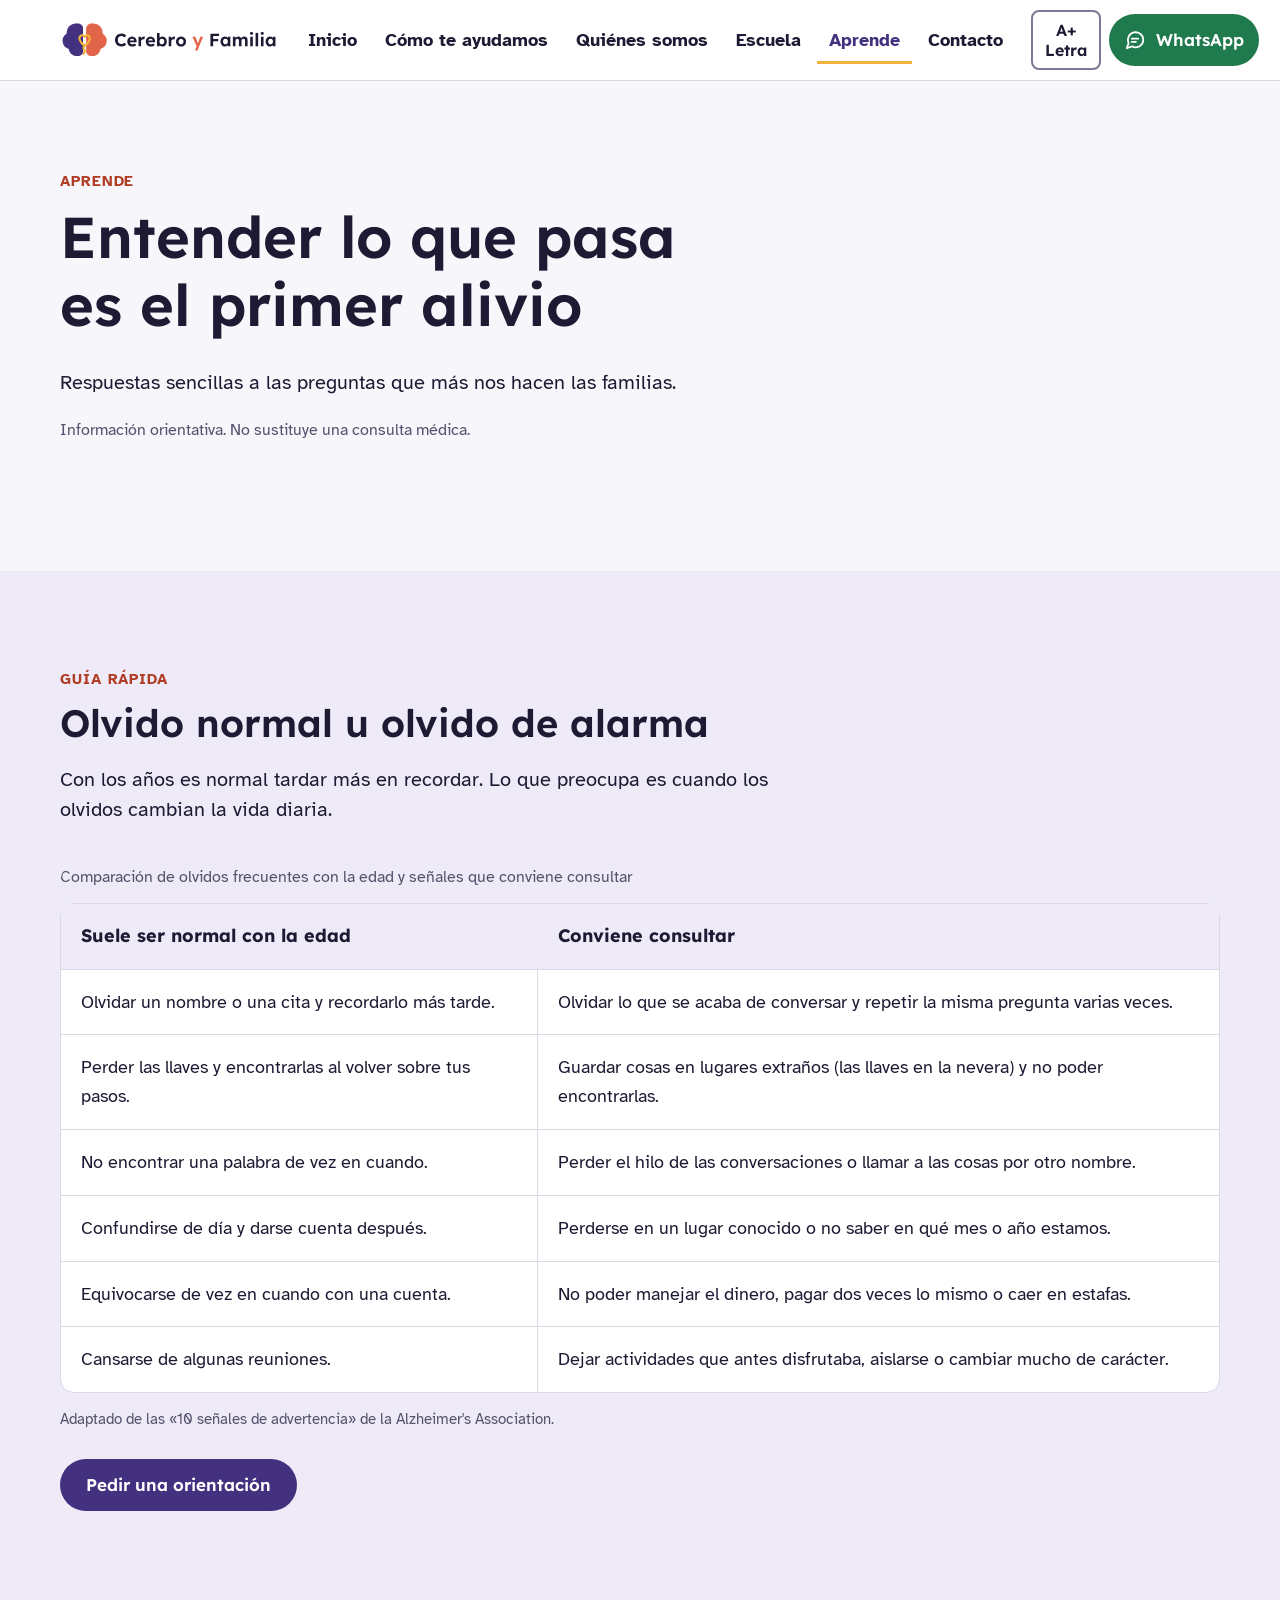
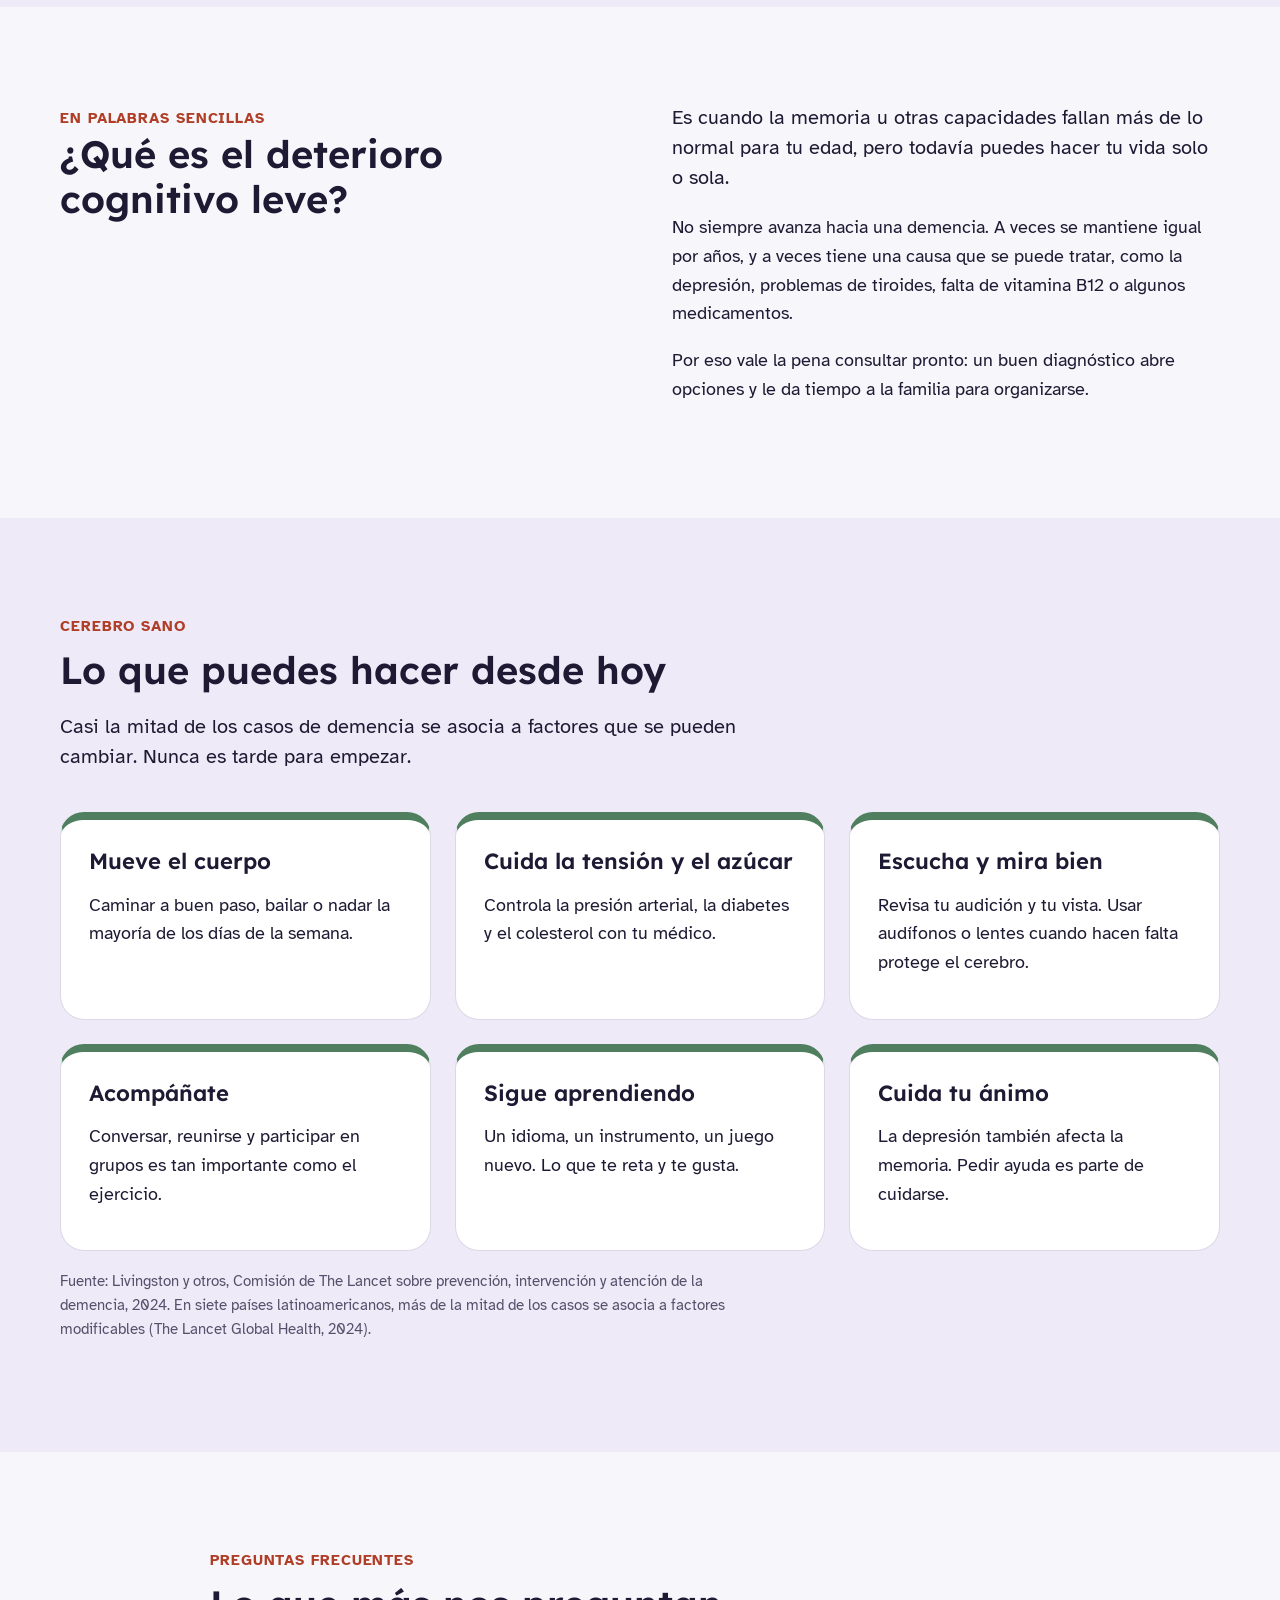
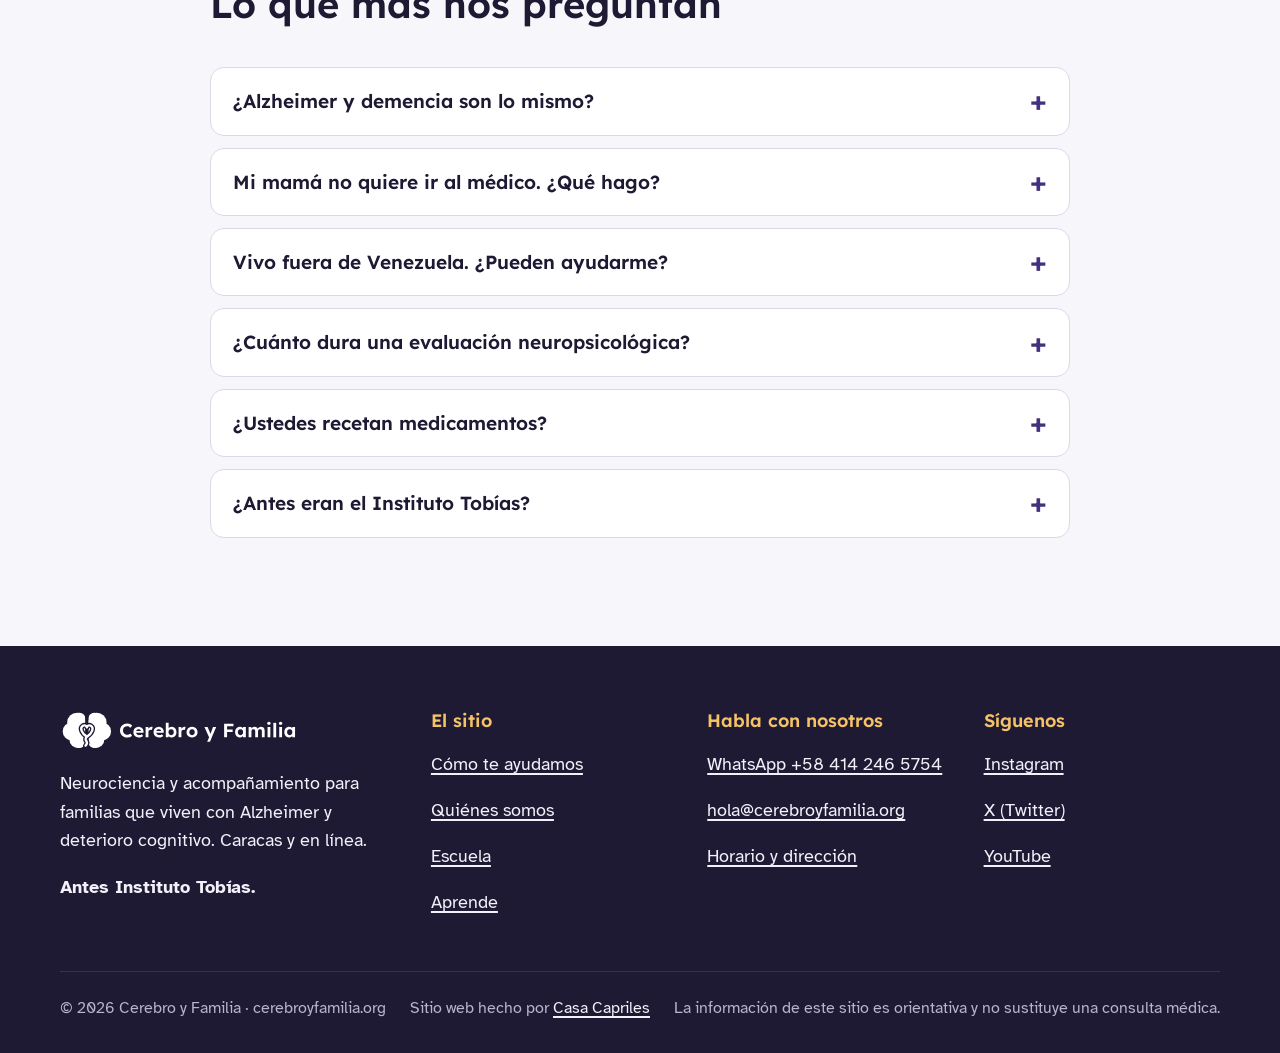
==== aprende.html @ e02371f4 "Primera versión del sitio de Cerebro y Familia Co-Authored-By: Claude Opus 5.5 <noreply@anthropic.co" ====
<!doctype html>
<html lang="es-VE">
<head>
<meta charset="utf-8">
<meta name="viewport" content="width=device-width, initial-scale=1">
<title>Aprende sobre la memoria · Cerebro y Familia</title>
<meta name="description" content="Olvido normal u olvido de alarma, qué es el deterioro cognitivo leve, cómo cuidar el cerebro y preguntas frecuentes de las familias, explicado en palabras sencillas.">
<meta name="theme-color" content="#43307E">
<meta property="og:title" content="Aprende sobre la memoria · Cerebro y Familia">
<meta property="og:description" content="Olvido normal u olvido de alarma, qué es el deterioro cognitivo leve, cómo cuidar el cerebro y preguntas frecuentes de las familias, explicado en palabras sencillas.">
<meta property="og:type" content="website">
<meta property="og:locale" content="es_VE">
<meta property="og:url" content="https://cerebroyfamilia.org/aprende.html">
<meta property="og:image" content="https://cerebroyfamilia.org/assets/logos/cyf-avatar-violeta.png">
<link rel="canonical" href="https://cerebroyfamilia.org/aprende.html">
<link rel="icon" href="assets/logos/cyf-simbolo-color.svg" type="image/svg+xml">
<link rel="preconnect" href="https://fonts.googleapis.com">
<link rel="preconnect" href="https://fonts.gstatic.com" crossorigin>
<link href="https://fonts.googleapis.com/css2?family=Atkinson+Hyperlegible:ital,wght@0,400;0,700;1,400&family=Lexend:wght@500;600;700&display=swap" rel="stylesheet">
<link rel="stylesheet" href="assets/estilos.css">

</head>
<body class="publicado">
<a class="saltar" href="#contenido">Saltar al contenido</a>

<header class="cabecera">
  <div class="contenedor cabecera__fila">
    <a class="logo" href="index.html" aria-label="Cerebro y Familia, ir al inicio">
      <picture>
        <source srcset="assets/logos/cyf-horizontal-negativo.svg" media="(prefers-color-scheme: dark)">
        <img src="assets/logos/cyf-horizontal-color.svg" alt="Cerebro y Familia" width="220" height="38">
      </picture>
    </a>
    <nav class="nav" id="menu-principal" aria-label="Menú principal">
      <a href="index.html">Inicio</a>
      <a href="como-ayudamos.html">Cómo te ayudamos</a>
      <a href="quienes-somos.html">Quiénes somos</a>
      <a href="escuela.html">Escuela</a>
      <a href="aprende.html" aria-current="page">Aprende</a>
      <a href="contacto.html">Contacto</a>
    </nav>
    <div class="herramientas">
      <button class="boton-letra" type="button" aria-pressed="false" title="Agrandar o achicar la letra de toda la página">A+ <span class="txt">Letra</span></button>
      <a class="boton boton--whatsapp" href="https://wa.me/584142465754" target="_blank" rel="noopener"><svg viewBox="0 0 24 24" fill="none" stroke="currentColor" stroke-width="2" stroke-linecap="round" stroke-linejoin="round" aria-hidden="true"><path d="M21 11.5a8.4 8.4 0 0 1-12.3 7.5L3 21l2-5.5A8.4 8.4 0 1 1 21 11.5Z"/><path d="M8.5 10.5h7M8.5 14h4.5"/></svg><span class="texto-corto">WhatsApp</span></a>
      <button class="boton-menu" type="button" aria-expanded="false" aria-controls="menu-principal">Menú</button>
    </div>
  </div>
</header>

<main id="contenido">
<section class="portada" aria-labelledby="titulo-ap">
  <div class="contenedor">
    <div class="intro" style="max-width:820px">
      <span class="etiqueta">Aprende</span>
      <h1 id="titulo-ap">Entender lo que pasa es el primer alivio</h1>
      <p class="grande">Respuestas sencillas a las preguntas que más nos hacen las familias.</p>
      <p class="nota">Información orientativa. No sustituye una consulta médica.</p>
    </div>
  </div>
</section>

<section class="seccion seccion--tinte" aria-labelledby="titulo-olvido">
  <div class="contenedor">
    <div class="intro">
      <span class="etiqueta">Guía rápida</span>
      <h2 id="titulo-olvido">Olvido normal u olvido de alarma</h2>
      <p class="grande">Con los años es normal tardar más en recordar. Lo que preocupa es cuando los olvidos cambian la vida diaria.</p>
    </div>
    <table class="comparacion">
      <caption>Comparación de olvidos frecuentes con la edad y señales que conviene consultar</caption>
      <thead><tr><th scope="col">Suele ser normal con la edad</th><th scope="col">Conviene consultar</th></tr></thead>
      <tbody>
        <tr><td data-col="Normal">Olvidar un nombre o una cita y recordarlo más tarde.</td><td data-col="Consultar">Olvidar lo que se acaba de conversar y repetir la misma pregunta varias veces.</td></tr>
        <tr><td data-col="Normal">Perder las llaves y encontrarlas al volver sobre tus pasos.</td><td data-col="Consultar">Guardar cosas en lugares extraños (las llaves en la nevera) y no poder encontrarlas.</td></tr>
        <tr><td data-col="Normal">No encontrar una palabra de vez en cuando.</td><td data-col="Consultar">Perder el hilo de las conversaciones o llamar a las cosas por otro nombre.</td></tr>
        <tr><td data-col="Normal">Confundirse de día y darse cuenta después.</td><td data-col="Consultar">Perderse en un lugar conocido o no saber en qué mes o año estamos.</td></tr>
        <tr><td data-col="Normal">Equivocarse de vez en cuando con una cuenta.</td><td data-col="Consultar">No poder manejar el dinero, pagar dos veces lo mismo o caer en estafas.</td></tr>
        <tr><td data-col="Normal">Cansarse de algunas reuniones.</td><td data-col="Consultar">Dejar actividades que antes disfrutaba, aislarse o cambiar mucho de carácter.</td></tr>
      </tbody>
    </table>
    <p class="fuente" style="margin-top:14px">Adaptado de las «10 señales de advertencia» de la Alzheimer's Association. <span class="pendiente">Revisión clínica de la Dra. Enza antes de publicar.</span></p>
    <div class="botones"><a class="boton boton--principal" href="como-ayudamos.html#diagnostico">Pedir una orientación</a></div>
  </div>
</section>

<section class="seccion" aria-labelledby="titulo-dcl">
  <div class="contenedor dos-col">
    <div>
      <span class="etiqueta" style="color:var(--coral-texto)">En palabras sencillas</span>
      <h2 id="titulo-dcl">¿Qué es el deterioro cognitivo leve?</h2>
    </div>
    <div>
      <p class="grande">Es cuando la memoria u otras capacidades fallan más de lo normal para tu edad, pero todavía puedes hacer tu vida solo o sola.</p>
      <p>No siempre avanza hacia una demencia. A veces se mantiene igual por años, y a veces tiene una causa que se puede tratar, como la depresión, problemas de tiroides, falta de vitamina B12 o algunos medicamentos.</p>
      <p>Por eso vale la pena consultar pronto: un buen diagnóstico abre opciones y le da tiempo a la familia para organizarse.</p>
    </div>
  </div>
</section>

<section class="seccion seccion--tinte" aria-labelledby="titulo-prevenir">
  <div class="contenedor">
    <div class="intro">
      <span class="etiqueta">Cerebro sano</span>
      <h2 id="titulo-prevenir">Lo que puedes hacer desde hoy</h2>
      <p class="grande">Casi la mitad de los casos de demencia se asocia a factores que se pueden cambiar. Nunca es tarde para empezar.</p>
    </div>
    <div class="rejilla rejilla--3">
      <div class="tarjeta linea linea--sano"><h3>Mueve el cuerpo</h3><p>Caminar a buen paso, bailar o nadar la mayoría de los días de la semana.</p></div>
      <div class="tarjeta linea linea--sano"><h3>Cuida la tensión y el azúcar</h3><p>Controla la presión arterial, la diabetes y el colesterol con tu médico.</p></div>
      <div class="tarjeta linea linea--sano"><h3>Escucha y mira bien</h3><p>Revisa tu audición y tu vista. Usar audífonos o lentes cuando hacen falta protege el cerebro.</p></div>
      <div class="tarjeta linea linea--sano"><h3>Acompáñate</h3><p>Conversar, reunirse y participar en grupos es tan importante como el ejercicio.</p></div>
      <div class="tarjeta linea linea--sano"><h3>Sigue aprendiendo</h3><p>Un idioma, un instrumento, un juego nuevo. Lo que te reta y te gusta.</p></div>
      <div class="tarjeta linea linea--sano"><h3>Cuida tu ánimo</h3><p>La depresión también afecta la memoria. Pedir ayuda es parte de cuidarse.</p></div>
    </div>
    <p class="fuente" style="margin-top:18px">Fuente: Livingston y otros, Comisión de The Lancet sobre prevención, intervención y atención de la demencia, 2024. En siete países latinoamericanos, más de la mitad de los casos se asocia a factores modificables (The Lancet Global Health, 2024).</p>
  </div>
</section>

<section class="seccion faq" aria-labelledby="titulo-faq">
  <div class="contenedor" style="max-width:860px">
    <div class="intro">
      <span class="etiqueta">Preguntas frecuentes</span>
      <h2 id="titulo-faq">Lo que más nos preguntan</h2>
    </div>
    <details><summary>¿Alzheimer y demencia son lo mismo?</summary><div><p>No exactamente. Demencia es el nombre general para cuando la memoria y otras capacidades fallan tanto que afectan la vida diaria. El Alzheimer es la causa más frecuente de demencia, pero hay otras, como la demencia vascular.</p></div></details>
    <details><summary>Mi mamá no quiere ir al médico. ¿Qué hago?</summary><div><p>Es muy común. Funciona mejor hablar de «un chequeo general» o «un control de memoria como el de la vista» que de Alzheimer. En la primera orientación familiar te ayudamos a planificar esa conversación.</p></div></details>
    <details><summary>Vivo fuera de Venezuela. ¿Pueden ayudarme?</summary><div><p>Sí. Hacemos la orientación familiar por videollamada, podemos reunir a hermanos en distintos países y coordinar la evaluación presencial de tu familiar en Caracas.</p></div></details>
    <details><summary>¿Cuánto dura una evaluación neuropsicológica?</summary><div><p>Unas dos horas. La persona puede venir acompañada. Después recibes un informe y una cita para explicarte los resultados.</p></div></details>
    <details><summary>¿Ustedes recetan medicamentos?</summary><div><p class="pendiente">Respuesta a confirmar por la Dra. Enza: si hay médico o psiquiatra en el equipo, o si se refiere a especialistas aliados.</p></div></details>
    <details><summary>¿Antes eran el Instituto Tobías?</summary><div><p>Sí. En 2026 el Instituto Tobías cambió de nombre a Cerebro y Familia. Es el mismo equipo, con nuevos programas.</p></div></details>
  </div>
</section>

</main>

<footer class="pie">
  <div class="contenedor">
    <div class="pie__rejilla">
      <div>
        <div class="pie__logo"><img src="assets/logos/cyf-horizontal-blanco.svg" alt="Cerebro y Familia" width="240" height="41"></div>
        <p>Neurociencia y acompañamiento para familias que viven con Alzheimer y deterioro cognitivo. Caracas y en línea.</p>
        <p><strong>Antes Instituto Tobías.</strong></p>
      </div>
      <div>
        <h2>El sitio</h2>
        <ul>
          <li><a href="como-ayudamos.html">Cómo te ayudamos</a></li>
          <li><a href="quienes-somos.html">Quiénes somos</a></li>
          <li><a href="escuela.html">Escuela</a></li>
          <li><a href="aprende.html">Aprende</a></li>
        </ul>
      </div>
      <div>
        <h2>Habla con nosotros</h2>
        <ul>
          <li><a href="https://wa.me/584142465754" target="_blank" rel="noopener">WhatsApp +58 414 246 5754</a></li>
          <li><a href="mailto:hola@cerebroyfamilia.org">hola@cerebroyfamilia.org</a></li>
          <li><a href="contacto.html">Horario y dirección</a></li>
        </ul>
      </div>
      <div>
        <h2>Síguenos</h2>
        <ul>
          <li><a href="https://www.instagram.com/instituto.tobias/" target="_blank" rel="noopener">Instagram</a></li>
          <li><a href="https://x.com/TobiasInstituto" target="_blank" rel="noopener">X (Twitter)</a></li>
          <li><a href="https://www.youtube.com/results?search_query=Instituto+Tob%C3%ADas" target="_blank" rel="noopener">YouTube</a></li>
        </ul>
      </div>
    </div>
    <div class="pie__base">
      <p>© 2026 Cerebro y Familia · cerebroyfamilia.org</p>
      <p>Sitio web hecho por <a href="https://casacapriles.com" target="_blank" rel="noopener">Casa Capriles</a></p>
      <p>La información de este sitio es orientativa y no sustituye una consulta médica.</p>
    </div>
  </div>
</footer>
<script src="assets/sitio.js" defer></script>
</body>
</html>
---- assets/estilos.css ----
/* Cerebro y Familia · hoja de estilos del sitio
   Tokens tomados del Manual de identidad v1 (noviembre 2026). */

:root {
  --fondo: #F7F6FB;
  --fondo-elevado: #FFFFFF;
  --fondo-tinte: #EEEAF7;
  --tinta: #1F1A33;
  --tinta-suave: #55506B;
  --linea: #DCD8E8;
  --borde-control: #7E7896;
  --violeta: #43307E;
  --sobre-violeta: #FFFFFF;
  --coral: #E2654A;
  --coral-texto: #B03E26;
  --sobre-coral: #1F1A33;
  --ambar: #F2B33D;
  --sobre-ambar: #1F1A33;
  --salvia: #4F7F5E;
  --sobre-salvia: #FFFFFF;
  --foco: #43307E;
  --exito: #2F6B45;
  --alerta: #9A5B00;
  --whatsapp: #1F7A4D;

  --titulos: "Lexend", Verdana, sans-serif;
  --texto: "Atkinson Hyperlegible", Verdana, sans-serif;

  --radio-s: 8px;
  --radio-m: 14px;
  --radio-l: 24px;
  --ancho: 1160px;
  --lectura: 68ch;
  color-scheme: light;
}

@media (prefers-color-scheme: dark) {
  :root:not([data-theme="light"]) {
    --fondo: #17131F;
    --fondo-elevado: #221C2E;
    --fondo-tinte: #2A2240;
    --tinta: #F3F0FA;
    --tinta-suave: #B9B3CC;
    --linea: #3A3348;
    --borde-control: #8D86A6;
    --violeta: #B7A6F0;
    --sobre-violeta: #17131F;
    --coral: #F08A70;
    --coral-texto: #F29A82;
    --sobre-coral: #17131F;
    --ambar: #F5C266;
    --sobre-ambar: #17131F;
    --salvia: #8FC29E;
    --sobre-salvia: #17131F;
    --foco: #F5C266;
    --exito: #8FC29E;
    --alerta: #F5C266;
    --whatsapp: #7FD3A6;
    color-scheme: dark;
  }
}
:root[data-theme="dark"] {
  --fondo: #17131F; --fondo-elevado: #221C2E; --fondo-tinte: #2A2240;
  --tinta: #F3F0FA; --tinta-suave: #B9B3CC; --linea: #3A3348; --borde-control: #8D86A6;
  --violeta: #B7A6F0; --sobre-violeta: #17131F; --coral: #F08A70; --coral-texto: #F29A82;
  --sobre-coral: #17131F; --ambar: #F5C266; --sobre-ambar: #17131F; --salvia: #8FC29E;
  --sobre-salvia: #17131F; --foco: #F5C266; --exito: #8FC29E; --alerta: #F5C266; --whatsapp: #7FD3A6;
  color-scheme: dark;
}

/* Tamaño de letra ajustable por la persona (botón «Letra más grande») */
html { font-size: 100%; -webkit-text-size-adjust: 100%; scroll-behavior: smooth; }
html.letra-grande { font-size: 118.75%; }
@media (prefers-reduced-motion: reduce) { html { scroll-behavior: auto; } * { transition: none !important; } }

*, *::before, *::after { box-sizing: border-box; }
body {
  margin: 0;
  background: var(--fondo);
  color: var(--tinta);
  font-family: var(--texto);
  font-size: 1.125rem;      /* 18px: cuerpo */
  line-height: 1.6;
}
img, svg { max-width: 100%; height: auto; display: block; }

h1, h2, h3, h4 { font-family: var(--titulos); font-weight: 600; line-height: 1.18; margin: 0 0 .5em; text-wrap: balance; }
h1 { font-size: clamp(2.2rem, 5vw, 3.25rem); }
h2 { font-size: clamp(1.75rem, 3.4vw, 2.375rem); }
h3 { font-size: 1.375rem; line-height: 1.27; }
p { margin: 0 0 1em; max-width: var(--lectura); }
.grande { font-size: 1.25rem; line-height: 1.5; }
.nota { font-size: 1rem; color: var(--tinta-suave); }
.etiqueta { font-size: .9375rem; font-weight: 700; letter-spacing: .06em; text-transform: uppercase; }

a { color: var(--violeta); text-underline-offset: .18em; text-decoration-thickness: 2px; }
a:hover { text-decoration-color: var(--ambar); }
:focus-visible { outline: 2px solid var(--foco); outline-offset: 2px; box-shadow: 0 0 0 4px var(--fondo); border-radius: 4px; }

.saltar { position: absolute; left: 16px; top: -100px; background: var(--violeta); color: var(--sobre-violeta); padding: 12px 18px; border-radius: var(--radio-s); z-index: 100; font-weight: 700; }
.saltar:focus { top: 12px; }

.contenedor { width: min(100% - 32px, var(--ancho)); margin-inline: auto; }
.seccion { padding-block: clamp(56px, 8vw, 96px); }
.seccion--tinte { background: var(--fondo-tinte); }
.seccion--violeta { background: var(--violeta); color: var(--sobre-violeta); }
.seccion--violeta a:not(.boton) { color: inherit; }
.intro { max-width: 720px; margin-bottom: 40px; }
.intro .etiqueta { color: var(--coral-texto); display: block; margin-bottom: 10px; }
.seccion--violeta .intro .etiqueta { color: var(--ambar); }

/* Botones: mínimo 48px de alto */
.boton {
  display: inline-flex; align-items: center; justify-content: center; gap: 10px;
  min-height: 52px; padding: 12px 24px; border-radius: 999px;
  font-family: var(--titulos); font-weight: 600; font-size: 1.0625rem; line-height: 1.2;
  text-decoration: none; border: 2px solid transparent; cursor: pointer;
}
.boton svg { width: 22px; height: 22px; flex: none; }
.boton--principal { background: var(--violeta); color: var(--sobre-violeta); }
.boton--principal:hover { filter: brightness(1.12); }
.boton--secundario { background: transparent; color: var(--violeta); border-color: var(--borde-control); }
.boton--secundario:hover { border-color: var(--violeta); }
.boton--whatsapp { background: var(--whatsapp); color: #fff; }
:root[data-theme="dark"] .boton--whatsapp { color: #17131F; }
@media (prefers-color-scheme: dark) { :root:not([data-theme="light"]) .boton--whatsapp { color: #17131F; } }
.boton--claro { background: var(--sobre-violeta); color: var(--violeta); }
.botones { display: flex; flex-wrap: wrap; gap: 14px; margin-top: 28px; }

/* Cabecera */
.cabecera { background: var(--fondo-elevado); border-bottom: 1px solid var(--linea); position: sticky; top: 0; z-index: 50; }
.cabecera__fila { display: flex; align-items: center; justify-content: space-between; gap: 16px; min-height: 80px; }
.logo { display: block; flex: none; }
.logo img { width: 220px; height: auto; }
.nav { display: flex; align-items: center; gap: 4px; }
.nav a { white-space: nowrap; display: inline-flex; align-items: center; min-height: 48px; padding: 8px 12px; border-radius: var(--radio-s); color: var(--tinta); text-decoration: none; font-weight: 700; }
.nav a:hover { background: var(--fondo-tinte); }
.nav a[aria-current="page"] { color: var(--violeta); box-shadow: inset 0 -3px 0 var(--ambar); border-radius: 0; }
.herramientas { display: flex; align-items: center; gap: 8px; }
.boton-letra { min-height: 48px; min-width: 48px; padding: 8px 12px; border-radius: var(--radio-s); background: transparent; color: var(--tinta); border: 2px solid var(--borde-control); font-family: var(--titulos); font-weight: 600; font-size: 1rem; cursor: pointer; }
.boton-letra[aria-pressed="true"] { background: var(--violeta); color: var(--sobre-violeta); border-color: var(--violeta); }
.boton-menu { display: none; }

@media (max-width: 1240px) {
  .boton-menu { display: inline-flex; min-height: 48px; padding: 8px 16px; gap: 8px; align-items: center; border-radius: var(--radio-s); border: 2px solid var(--borde-control); background: transparent; color: var(--tinta); font-family: var(--titulos); font-weight: 600; font-size: 1rem; cursor: pointer; }
  .nav { display: none; position: absolute; left: 0; right: 0; top: 100%; background: var(--fondo-elevado); border-bottom: 1px solid var(--linea); flex-direction: column; align-items: stretch; padding: 8px 16px 20px; }
  .nav.abierto { display: flex; }
  .nav a { font-size: 1.1875rem; padding: 12px 8px; border-bottom: 1px solid var(--linea); border-radius: 0; }
  .nav a[aria-current="page"] { box-shadow: inset 4px 0 0 var(--ambar); padding-left: 16px; }
  .cabecera .boton--whatsapp .texto-largo { display: none; }
}
@media (max-width: 560px) {
  .logo img { width: 168px; }
  .logo img { width: 150px; }
  .cabecera__fila { gap: 8px; }
  .herramientas { gap: 6px; }
  .cabecera .boton--whatsapp { padding: 10px 12px; min-width: 48px; }
  .cabecera .boton--whatsapp .texto-corto { position: absolute; width: 1px; height: 1px; overflow: hidden; clip: rect(0 0 0 0); white-space: nowrap; }
  .boton-menu { padding: 8px 12px; }
  .boton-letra .txt { display: none; }
}
.texto-corto { display: inline; }

/* Portada */
.portada { padding-block: clamp(48px, 7vw, 88px); }
.portada__rejilla { display: grid; grid-template-columns: 1.15fr .85fr; gap: clamp(32px, 5vw, 72px); align-items: center; }
.portada h1 { font-size: clamp(2.5rem, 6vw, 3.6rem); }
.portada h1 .hilo { background: linear-gradient(transparent 78%, color-mix(in srgb, var(--ambar) 60%, transparent) 78%); padding-inline: .05em; }
.portada__ilustracion { position: relative; }
@media (max-width: 860px) { .portada__rejilla { grid-template-columns: 1fr; } .portada__ilustracion { max-width: 420px; } }

/* Tarjetas */
.rejilla { display: grid; gap: 24px; }
.rejilla--2 { grid-template-columns: repeat(2, minmax(0, 1fr)); }
.rejilla--3 { grid-template-columns: repeat(3, minmax(0, 1fr)); }
.rejilla--4 { grid-template-columns: repeat(4, minmax(0, 1fr)); }
@media (max-width: 980px) { .rejilla--4, .rejilla--3 { grid-template-columns: repeat(2, minmax(0, 1fr)); } }
@media (max-width: 640px) { .rejilla--4, .rejilla--3, .rejilla--2 { grid-template-columns: 1fr; } }

.tarjeta { background: var(--fondo-elevado); border: 1px solid var(--linea); border-radius: var(--radio-l); padding: 28px; display: flex; flex-direction: column; gap: 4px; }
.tarjeta p { margin-bottom: .75em; }
.tarjeta .boton, .tarjeta .enlace-flecha { margin-top: auto; align-self: flex-start; }
.enlace-flecha { font-family: var(--titulos); font-weight: 600; display: inline-flex; align-items: center; gap: 8px; min-height: 48px; }
.icono { width: 56px; height: 56px; border-radius: 16px; display: grid; place-items: center; margin-bottom: 14px; }
.icono svg { width: 30px; height: 30px; }

.linea { border-top: 8px solid var(--c); }
.linea .etiqueta { color: var(--tinta-suave); }
.linea .icono { background: var(--c); color: var(--sc); }
.linea--sano { --c: var(--salvia); --sc: var(--sobre-salvia); }
.linea--diag { --c: var(--violeta); --sc: var(--sobre-violeta); }
.linea--acomp { --c: var(--coral); --sc: var(--sobre-coral); }
.linea--escuela { --c: var(--ambar); --sc: var(--sobre-ambar); }
.chip { display: inline-block; padding: 4px 12px; border-radius: 999px; background: var(--c); color: var(--sc); font-size: .9375rem; font-weight: 700; letter-spacing: .04em; text-transform: uppercase; }

/* Puertas de entrada */
.puerta { text-decoration: none; color: var(--tinta); border: 2px solid var(--linea); transition: border-color .15s, transform .15s; }
.puerta:hover { border-color: var(--violeta); transform: translateY(-2px); }
.puerta h3 { color: var(--violeta); }

/* Bloque de la directora */
.directora { display: grid; grid-template-columns: 380px 1fr; gap: clamp(32px, 5vw, 64px); align-items: center; }
@media (max-width: 860px) { .directora { grid-template-columns: 1fr; } }
.retrato { aspect-ratio: 4 / 5; border-radius: var(--radio-l); background: var(--fondo-tinte); position: relative; overflow: hidden; display: grid; place-items: center; text-align: center; padding: 24px; border: 2px dashed var(--borde-control); }
.retrato__marco { position: absolute; inset: auto -40px -40px auto; width: 180px; opacity: .9; }
.retrato p { position: relative; color: var(--tinta-suave); font-size: 1rem; margin: 0 auto; }
.cargo { font-family: var(--titulos); color: var(--coral-texto); font-weight: 600; font-size: 1.125rem; margin-bottom: 18px; }
.cita { font-family: var(--titulos); font-size: clamp(1.3rem, 2.4vw, 1.6rem); line-height: 1.4; font-weight: 500; border-left: 6px solid var(--ambar); padding-left: 22px; margin: 28px 0; max-width: 34ch; }
.lista-hitos { list-style: none; padding: 0; margin: 0 0 24px; display: grid; gap: 14px; max-width: var(--lectura); }
.lista-hitos li { padding-left: 34px; position: relative; }
.lista-hitos li::before { content: ""; position: absolute; left: 4px; top: .55em; width: 14px; height: 14px; border-radius: 50%; background: var(--ambar); box-shadow: 0 0 0 4px color-mix(in srgb, var(--ambar) 30%, transparent); }

/* Banda de llamada a la acción */
.banda { border-radius: var(--radio-l); padding: clamp(32px, 5vw, 56px); display: grid; grid-template-columns: 1fr auto; gap: 24px 48px; align-items: center; }
@media (max-width: 860px) { .banda { grid-template-columns: 1fr; } }
.banda h2 { margin-bottom: .3em; }
.banda p { margin: 0; }

/* Tablas comparativas */
.comparacion { width: 100%; border-collapse: separate; border-spacing: 0; background: var(--fondo-elevado); border: 1px solid var(--linea); border-radius: var(--radio-m); overflow: hidden; }
.comparacion caption { text-align: left; padding-bottom: 12px; color: var(--tinta-suave); font-size: 1rem; }
.comparacion th, .comparacion td { text-align: left; vertical-align: top; padding: 18px 20px; border-bottom: 1px solid var(--linea); }
.comparacion thead th { font-family: var(--titulos); background: var(--fondo-tinte); font-size: 1.125rem; }
.comparacion tr:last-child td { border-bottom: 0; }
.comparacion td:first-child { border-right: 1px solid var(--linea); }
@media (max-width: 640px) {
  .comparacion thead { display: none; }
  .comparacion tr { display: block; border-bottom: 1px solid var(--linea); }
  .comparacion td { display: block; border: 0 !important; padding: 14px 18px 4px; }
  .comparacion td:last-child { padding-bottom: 18px; }
  .comparacion td::before { content: attr(data-col); display: block; font-weight: 700; font-size: .9375rem; color: var(--tinta-suave); text-transform: uppercase; letter-spacing: .05em; }
}

/* Preguntas frecuentes */
.faq details { background: var(--fondo-elevado); border: 1px solid var(--linea); border-radius: var(--radio-m); margin-bottom: 12px; }
.faq summary { cursor: pointer; padding: 18px 56px 18px 22px; font-family: var(--titulos); font-weight: 600; font-size: 1.1875rem; list-style: none; position: relative; min-height: 48px; }
.faq summary::-webkit-details-marker { display: none; }
.faq summary::after { content: "+"; position: absolute; right: 22px; top: 50%; transform: translateY(-50%); font-size: 1.75rem; color: var(--violeta); }
.faq details[open] summary::after { content: "−"; }
.faq details > div { padding: 0 22px 8px; }

/* Programas (página Cómo te ayudamos) */
.programa { display: grid; grid-template-columns: 280px 1fr; gap: 32px; padding-block: 48px; border-top: 1px solid var(--linea); }
.programa:first-of-type { border-top: 0; }
@media (max-width: 860px) { .programa { grid-template-columns: 1fr; gap: 12px; } }
.programa__lado h2 { font-size: 1.75rem; margin-top: 12px; }
.items { display: grid; gap: 16px; }
.item { background: var(--fondo-elevado); border: 1px solid var(--linea); border-left: 6px solid var(--c); border-radius: var(--radio-m); padding: 22px 24px; }
.item h3 { margin-bottom: .3em; }
.item .datos { display: flex; flex-wrap: wrap; gap: 8px 20px; color: var(--tinta-suave); font-size: 1rem; margin-bottom: 0; }
.item .datos span::before { content: "• "; color: var(--c); font-weight: 700; }

/* Pasos */
.pasos { counter-reset: paso; list-style: none; padding: 0; margin: 0; display: grid; gap: 20px; }
.pasos li { counter-increment: paso; background: var(--fondo-elevado); border: 1px solid var(--linea); border-radius: var(--radio-m); padding: 22px 24px 22px 84px; position: relative; }
.pasos li::before { content: counter(paso); position: absolute; left: 22px; top: 20px; width: 44px; height: 44px; border-radius: 50%; background: var(--violeta); color: var(--sobre-violeta); font-family: var(--titulos); font-weight: 600; font-size: 1.25rem; display: grid; place-items: center; }
.pasos h3 { margin-bottom: .25em; }
.pasos p { margin: 0; }

/* Formulario */
.formulario { background: var(--fondo-elevado); border: 1px solid var(--linea); border-radius: var(--radio-l); padding: clamp(24px, 4vw, 40px); display: grid; gap: 22px; }
.campo { display: grid; gap: 8px; }
.campo label, .campo legend { font-weight: 700; font-size: 1.125rem; }
.campo .ayuda { font-size: 1rem; color: var(--tinta-suave); margin: 0; }
.campo input, .campo select, .campo textarea { font: inherit; color: var(--tinta); background: var(--fondo-elevado); border: 2px solid var(--borde-control); border-radius: var(--radio-s); padding: 12px 14px; min-height: 52px; width: 100%; }
.campo textarea { min-height: 140px; resize: vertical; }
fieldset.campo { border: 0; padding: 0; margin: 0; }
.opciones { display: grid; gap: 10px; }
.opcion { display: flex; align-items: flex-start; gap: 12px; padding: 12px 14px; border: 2px solid var(--linea); border-radius: var(--radio-s); cursor: pointer; font-weight: 400 !important; }
.opcion input { width: 24px; height: 24px; min-height: 0; margin: 2px 0 0; accent-color: var(--violeta); flex: none; }
.opcion:has(input:checked) { border-color: var(--violeta); background: var(--fondo-tinte); }
.error { color: var(--error, #B42318); font-weight: 700; }

/* Datos de contacto */
.dato { display: flex; gap: 16px; align-items: flex-start; padding: 18px 0; border-bottom: 1px solid var(--linea); }
.dato:last-child { border-bottom: 0; }
.dato svg { width: 28px; height: 28px; color: var(--violeta); flex: none; margin-top: 2px; }
.dato strong { display: block; font-family: var(--titulos); font-weight: 600; }
.dato p { margin: 0; }

/* Marcadores de contenido pendiente (sólo para la vista previa) */
.pendiente { background: color-mix(in srgb, var(--ambar) 22%, transparent); outline: 2px dashed var(--alerta); outline-offset: 2px; border-radius: 4px; padding: 0 4px; }
.pendiente::before { content: "Por completar · "; font-weight: 700; color: var(--alerta); font-size: .85em; }
div.pendiente, p.pendiente { padding: 12px 16px; display: block; }
.seccion--violeta .pendiente { background: var(--ambar); color: var(--sobre-ambar) !important; outline-color: var(--sobre-ambar); }
.seccion--violeta .pendiente::before { color: var(--sobre-ambar); }
.aviso-vista-previa { background: var(--ambar); color: var(--sobre-ambar); text-align: center; padding: 10px 16px; font-weight: 700; font-size: 1rem; }
.aviso-vista-previa a { color: inherit; }

/* Pie */
.pie { background: #1F1A33; color: #F3F0FA; padding-block: 64px 32px; margin-top: 0; }
.pie a { color: #F3F0FA; }
.pie__rejilla { display: grid; grid-template-columns: 1.4fr 1fr 1fr 1fr; gap: 40px; }
@media (max-width: 860px) { .pie__rejilla { grid-template-columns: 1fr 1fr; } }
@media (max-width: 560px) { .pie__rejilla { grid-template-columns: 1fr; } }
.pie h2 { font-size: 1.125rem; color: #F5C266; margin-bottom: 14px; }
.pie ul { list-style: none; margin: 0; padding: 0; display: grid; gap: 6px; }
.pie ul a { display: inline-flex; min-height: 40px; align-items: center; }
.pie__logo img { width: 240px; margin-bottom: 18px; }
.pie__base { border-top: 1px solid #3A3348; margin-top: 48px; padding-top: 24px; display: flex; flex-wrap: wrap; justify-content: space-between; gap: 12px; color: #B9B3CC; font-size: 1rem; }
.pie__base p { margin: 0; }
.pie :focus-visible { outline-color: #F5C266; box-shadow: 0 0 0 4px #1F1A33; }

/* Utilidades */
.centro { text-align: center; }
.centro p { margin-inline: auto; }
.mt-0 { margin-top: 0; }
.dos-col { display: grid; grid-template-columns: 1fr 1fr; gap: clamp(32px, 5vw, 64px); align-items: start; }
@media (max-width: 860px) { .dos-col { grid-template-columns: 1fr; } }
.cifra { font-family: var(--titulos); font-weight: 600; font-size: clamp(2.2rem, 4vw, 3rem); color: var(--violeta); line-height: 1; margin-bottom: 8px; }
.visualmente-oculto { position: absolute !important; width: 1px; height: 1px; overflow: hidden; clip: rect(0 0 0 0); white-space: nowrap; }
.fuente { font-size: .9375rem; color: var(--tinta-suave); }

/* Versión publicada: los datos pendientes no se muestran */
.publicado .pendiente { display: none !important; }
.publicado .cita:has(> .pendiente:only-child) { display: none; }
.publicado .retrato { border-style: solid; border-color: var(--linea); }
.publicado .retrato__marco { inset: 50% auto auto 50%; transform: translate(-50%, -50%); width: 45%; }
.publicado .solo-vista-previa { display: none !important; }
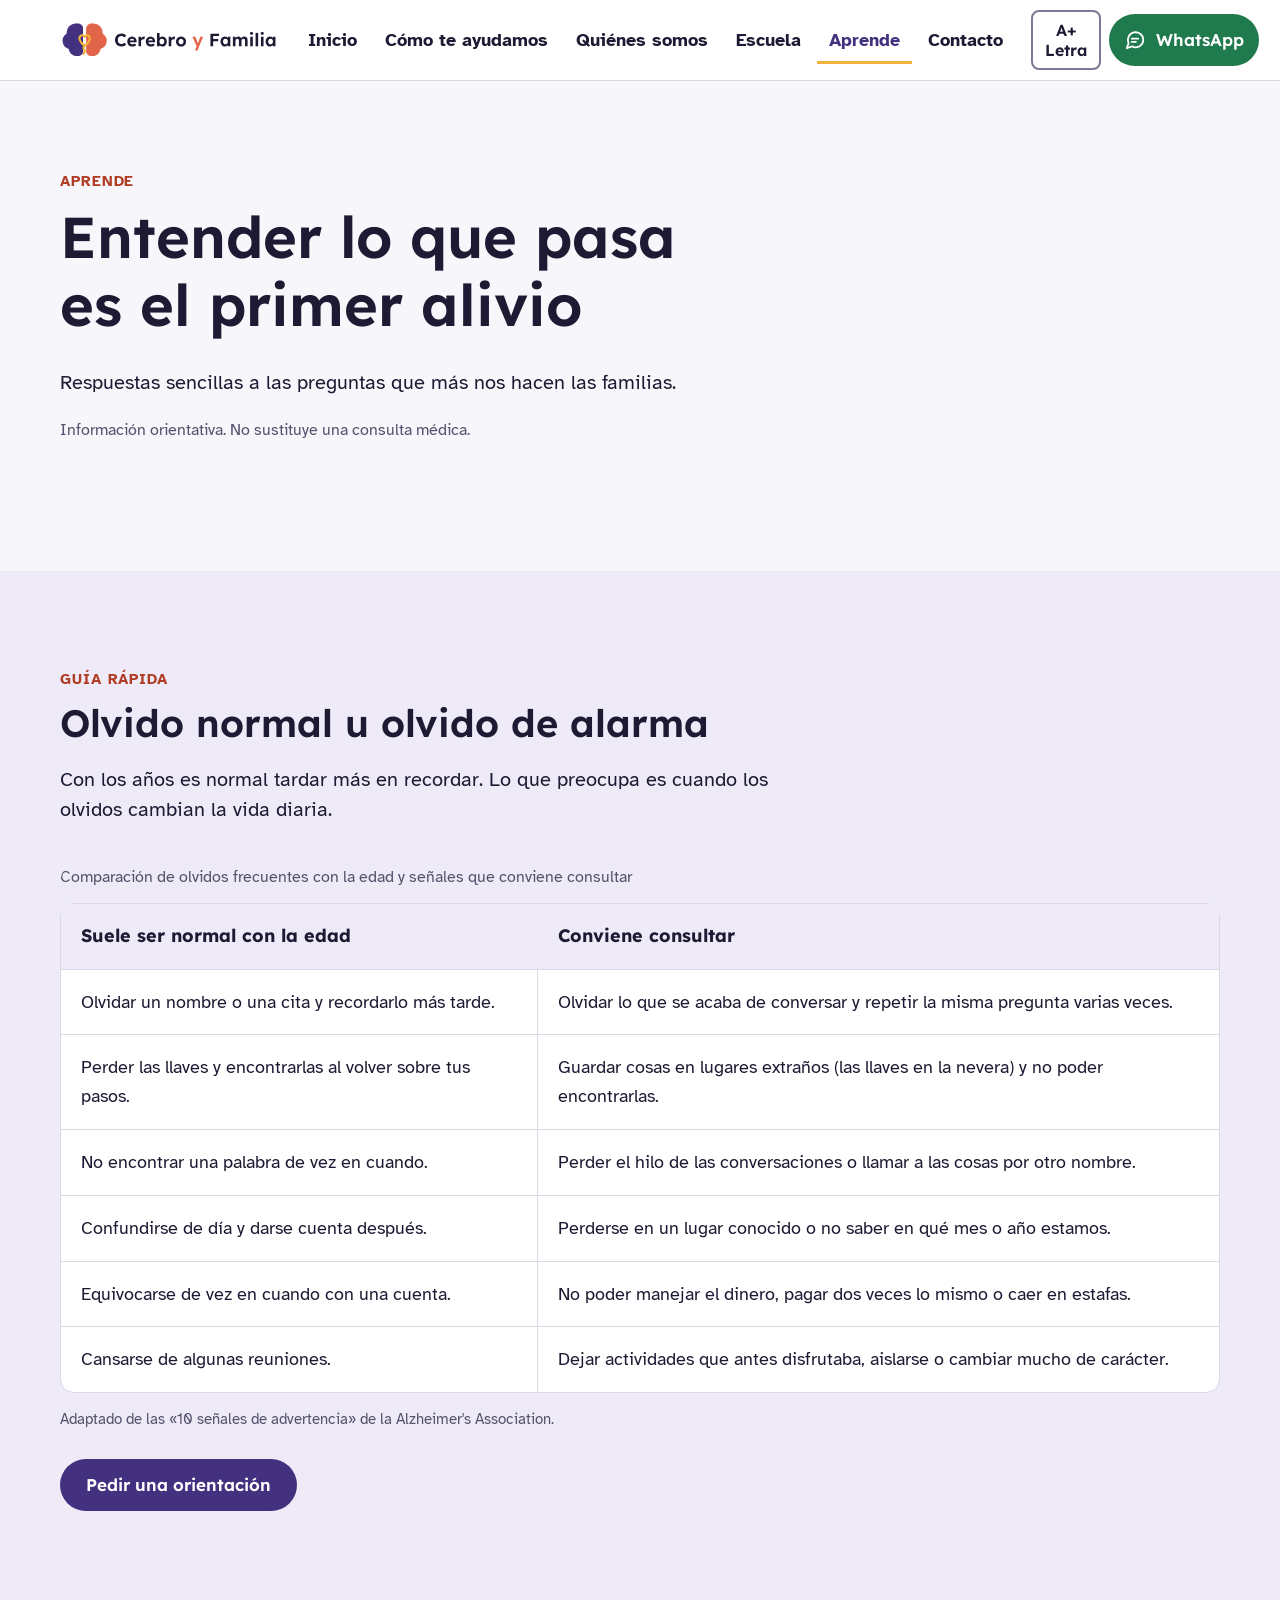
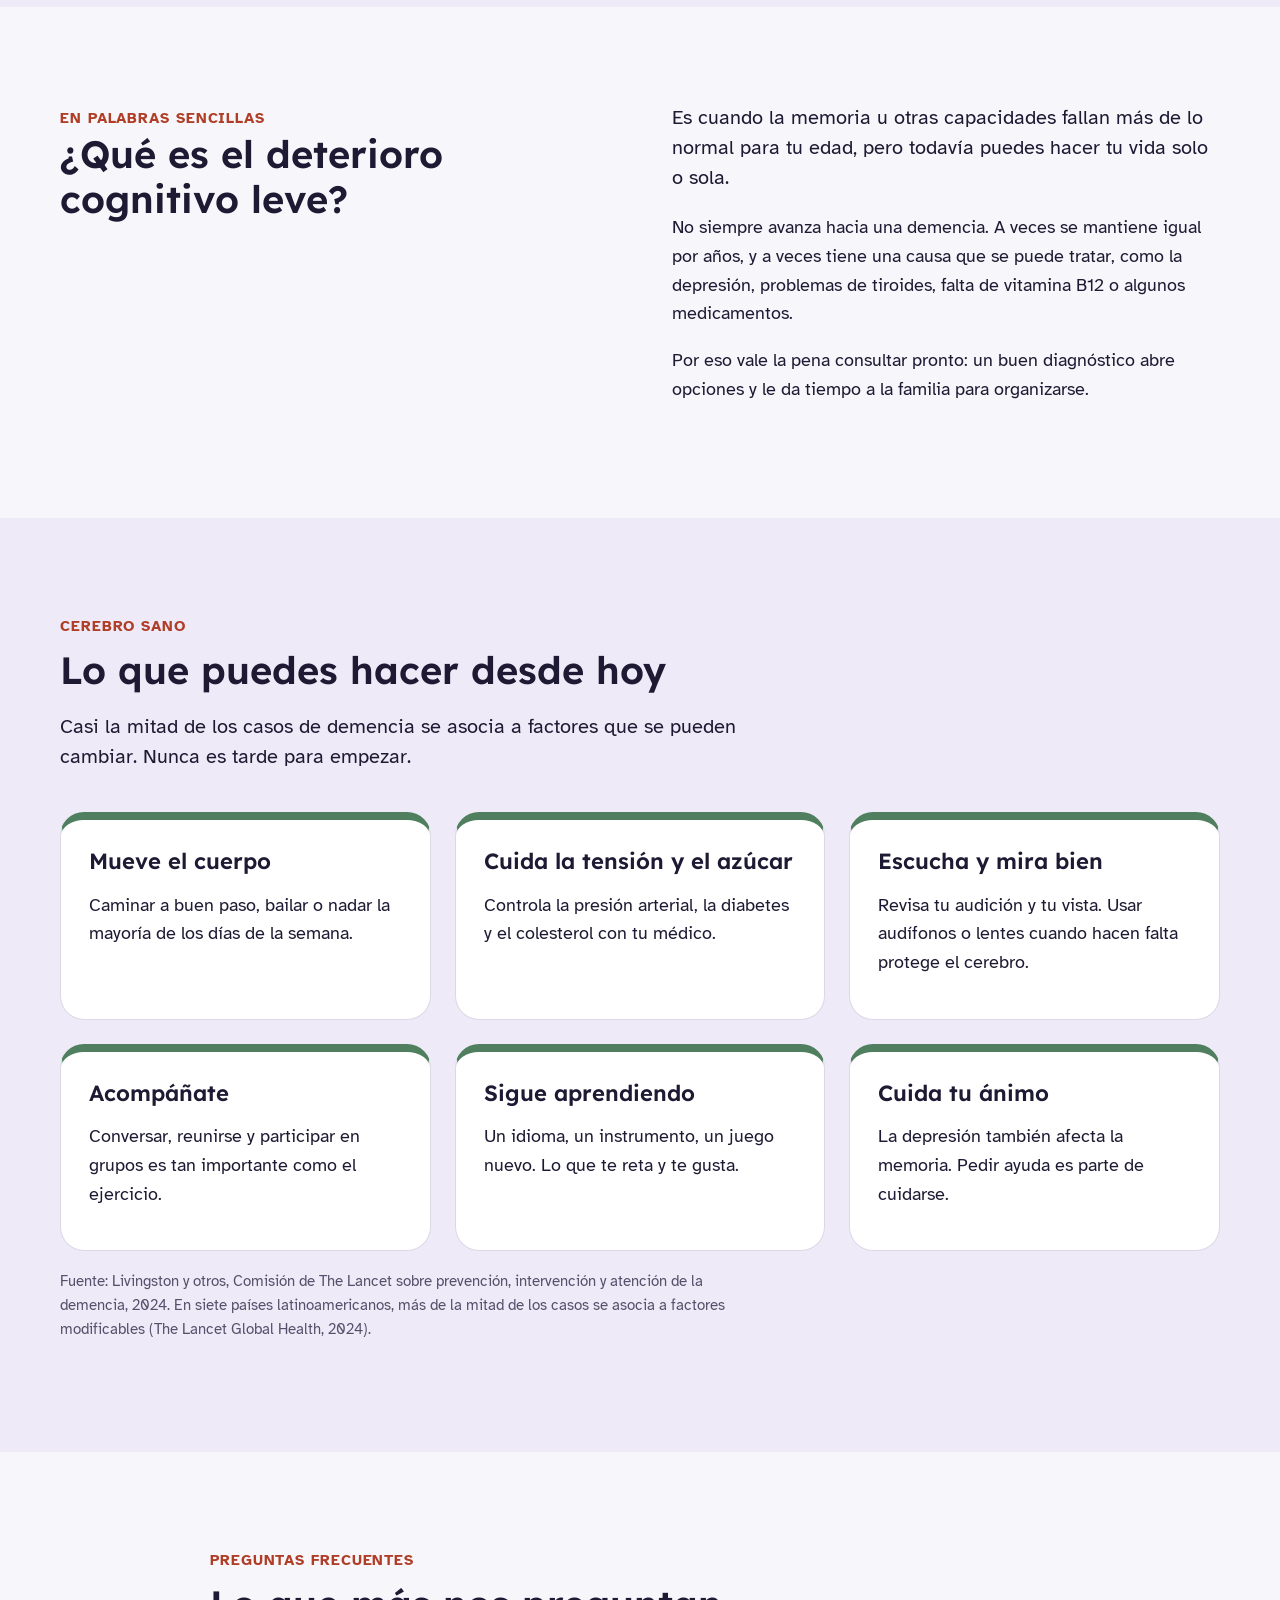
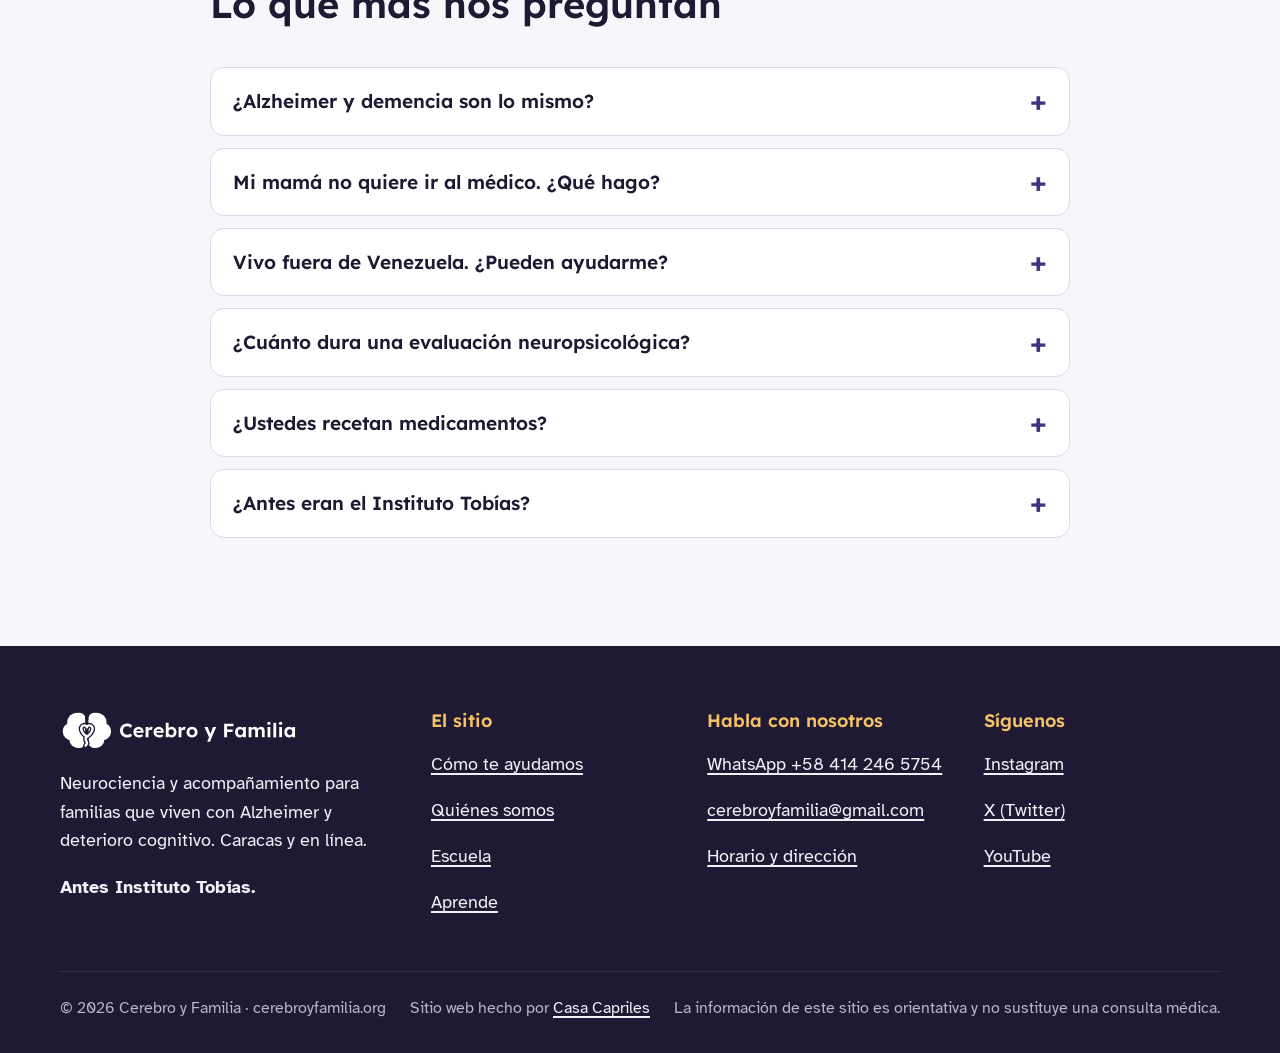
==== commit b124b0dc: "Correo de contacto: cerebroyfamilia@gmail.com Co-Authored-By: Claude Opus 5.5 <noreply@anthropic.com" ====
--- a/aprende.html
+++ b/aprende.html
@@ -154,7 +154,7 @@
         <h2>Habla con nosotros</h2>
         <ul>
           <li><a href="https://wa.me/584142465754" target="_blank" rel="noopener">WhatsApp +58 414 246 5754</a></li>
-          <li><a href="mailto:hola@cerebroyfamilia.org">hola@cerebroyfamilia.org</a></li>
+          <li><a href="mailto:cerebroyfamilia@gmail.com">cerebroyfamilia@gmail.com</a></li>
           <li><a href="contacto.html">Horario y dirección</a></li>
         </ul>
       </div>
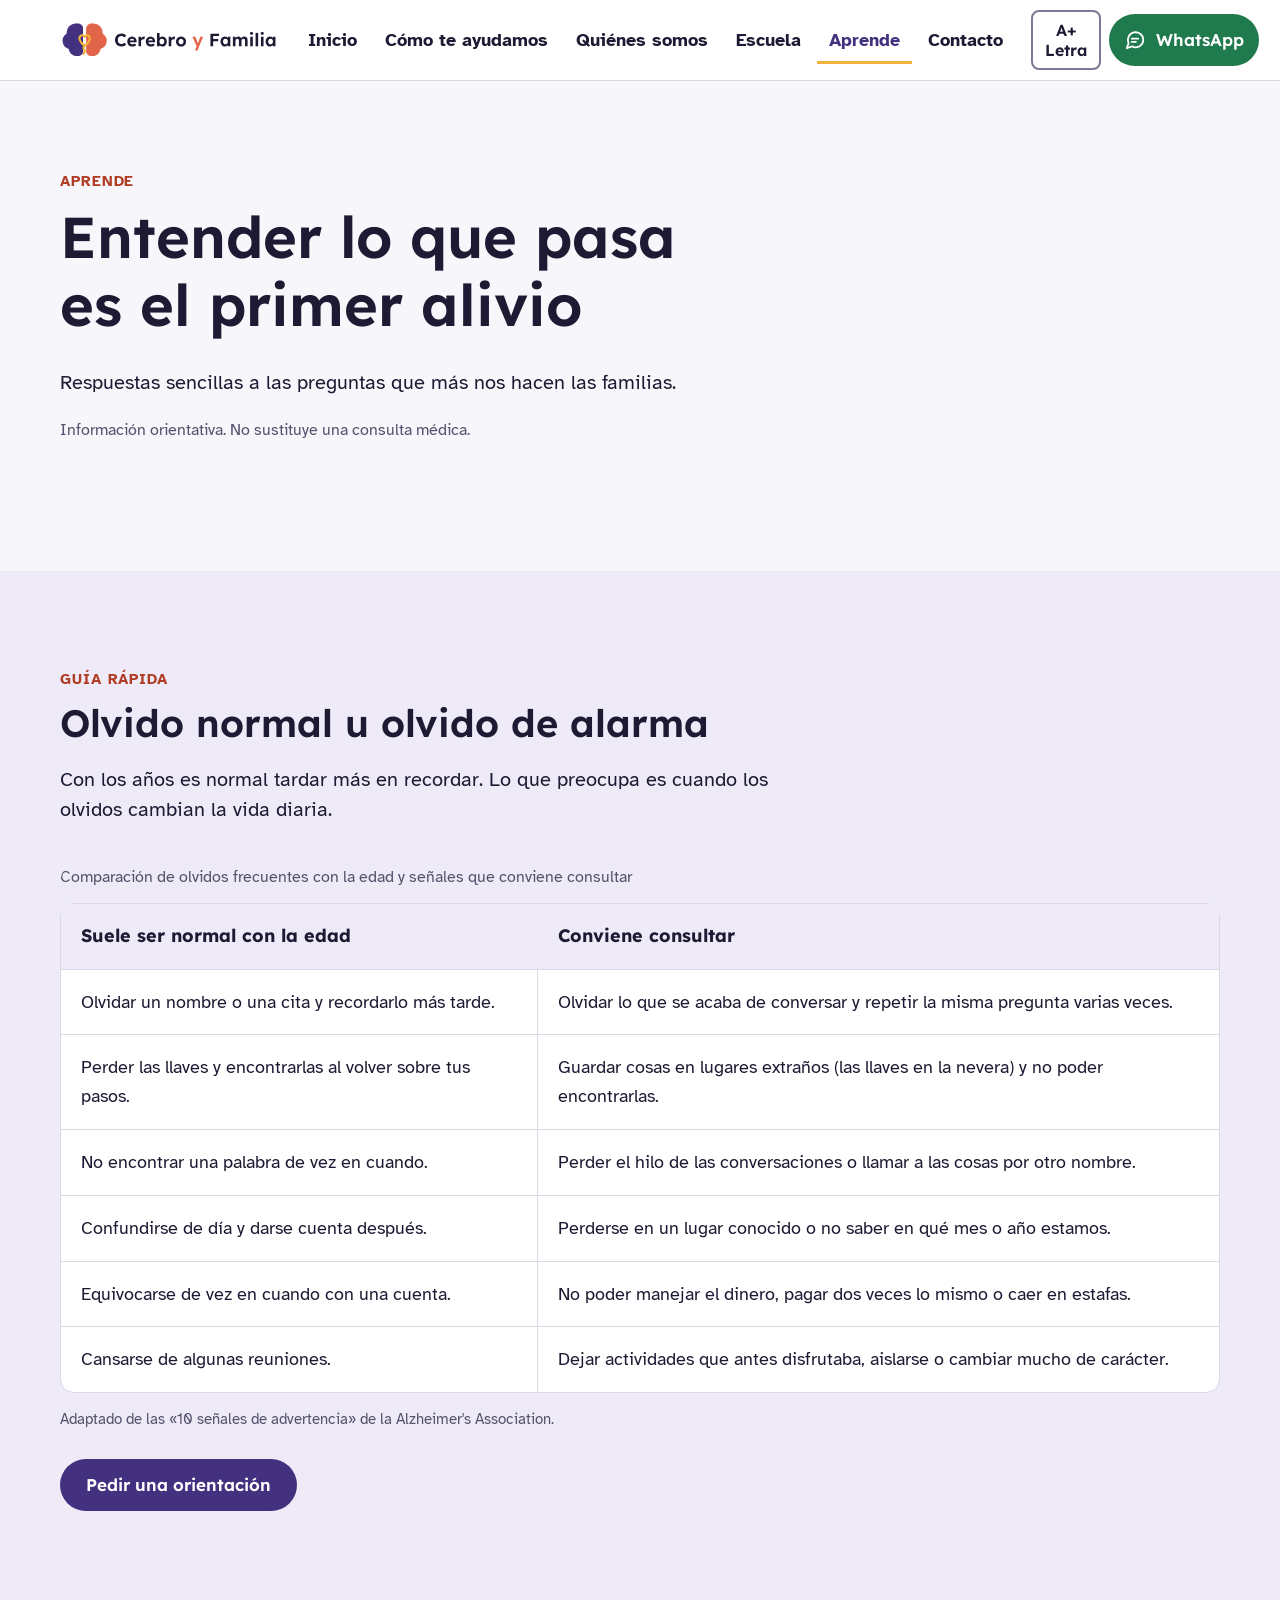
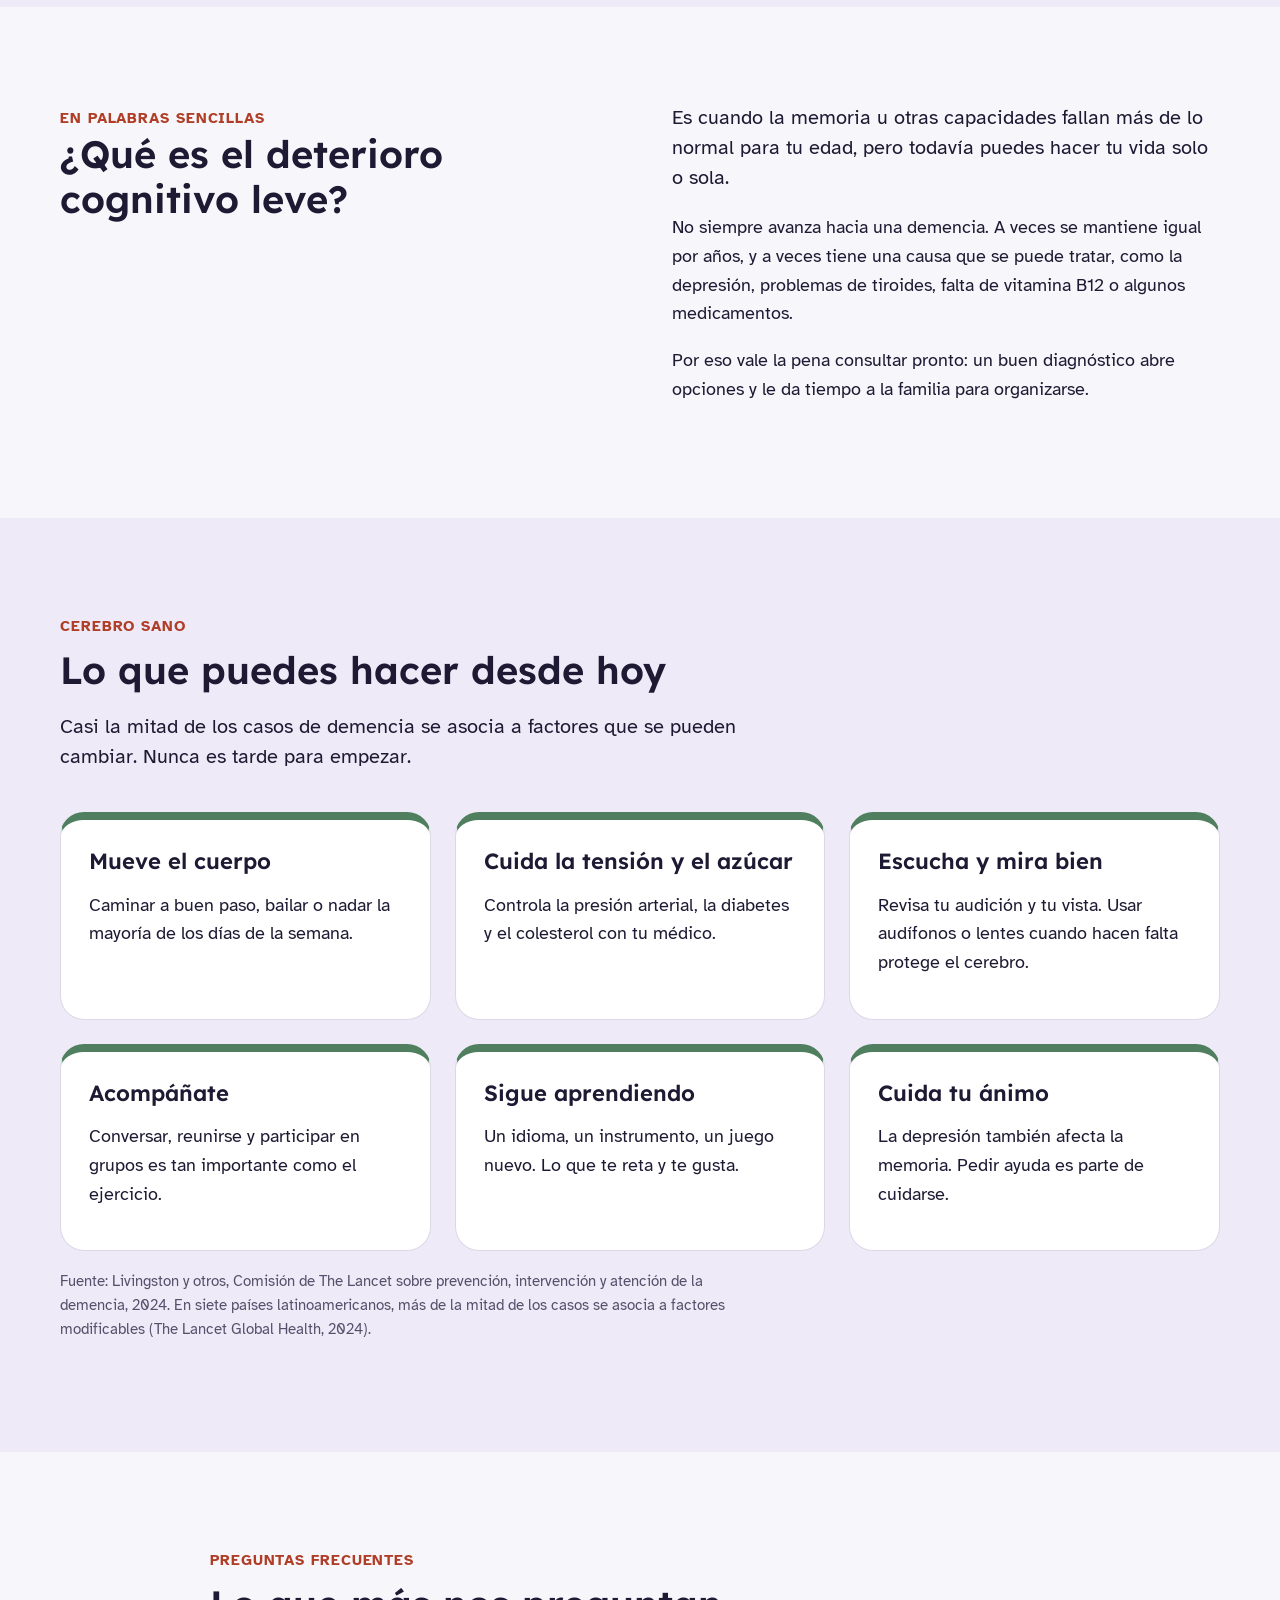
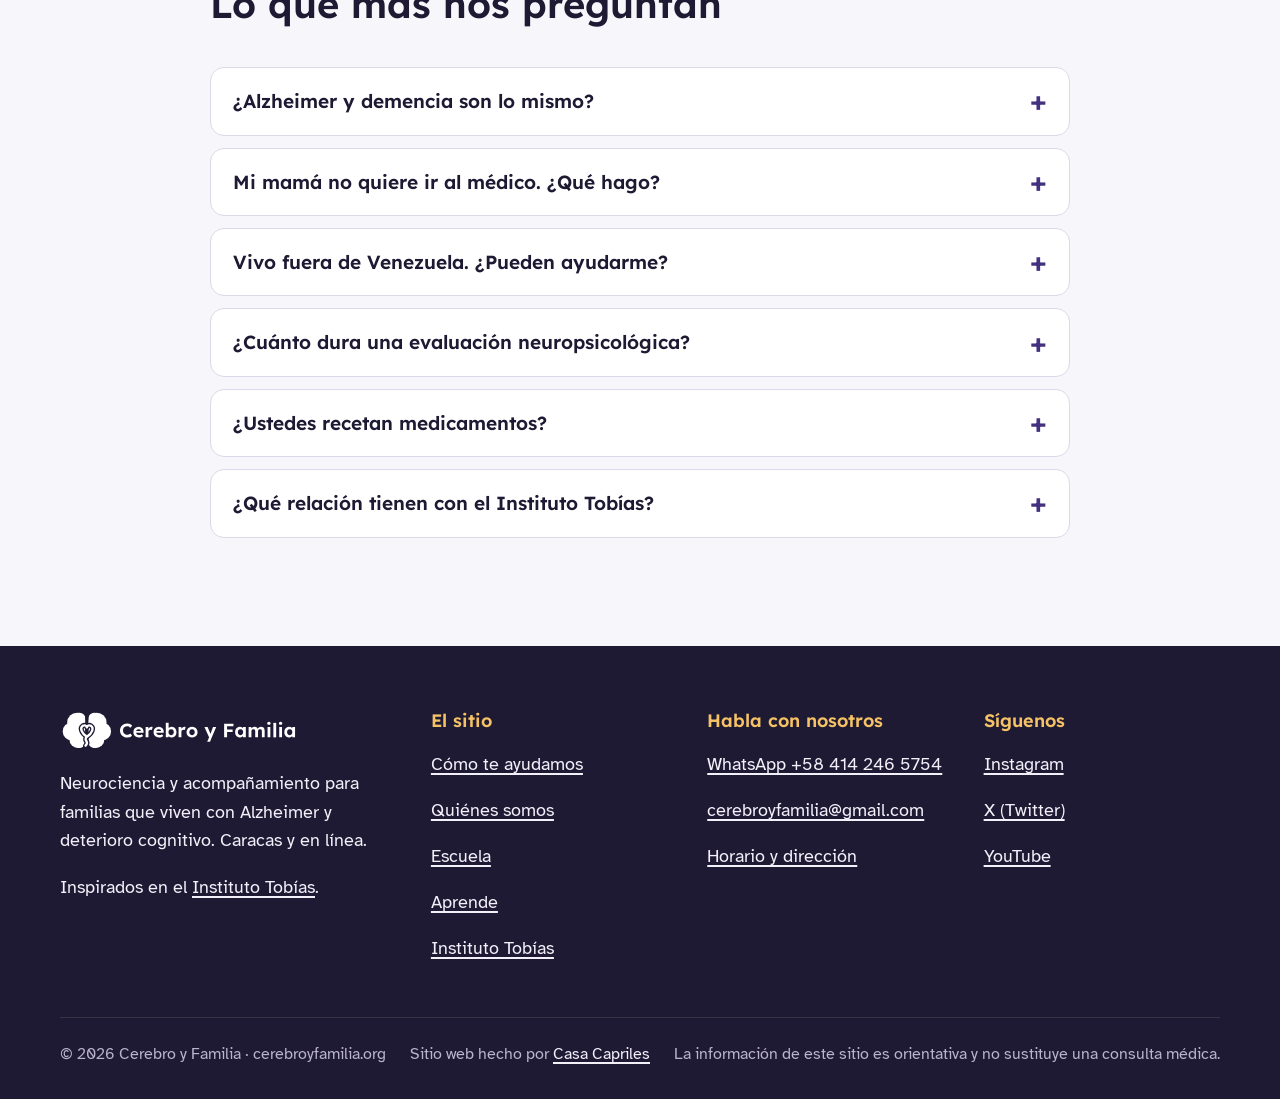
==== commit 485a0438: "Página del Instituto Tobías y fundadores de Cerebro y Familia Co-Authored-By: Claude Opus 5.5 <norep" ====
--- a/aprende.html
+++ b/aprende.html
@@ -127,7 +127,7 @@
     <details><summary>Vivo fuera de Venezuela. ¿Pueden ayudarme?</summary><div><p>Sí. Hacemos la orientación familiar por videollamada, podemos reunir a hermanos en distintos países y coordinar la evaluación presencial de tu familiar en Caracas.</p></div></details>
     <details><summary>¿Cuánto dura una evaluación neuropsicológica?</summary><div><p>Unas dos horas. La persona puede venir acompañada. Después recibes un informe y una cita para explicarte los resultados.</p></div></details>
     <details><summary>¿Ustedes recetan medicamentos?</summary><div><p class="pendiente">Respuesta a confirmar por la Dra. Enza: si hay médico o psiquiatra en el equipo, o si se refiere a especialistas aliados.</p></div></details>
-    <details><summary>¿Antes eran el Instituto Tobías?</summary><div><p>Sí. En 2026 el Instituto Tobías cambió de nombre a Cerebro y Familia. Es el mismo equipo, con nuevos programas.</p></div></details>
+    <details><summary>¿Qué relación tienen con el Instituto Tobías?</summary><div><p>Cerebro y Familia es una institución nueva, fundada en 2026 por la Dra. Enza Mastropietro y Luis Felipe Capriles F. Nace inspirada en el trabajo que la Dra. Enza hizo durante años en el Instituto Tobías junto a la Dra. Gisela López Luzardo. <a href="instituto-tobias.html">Conoce su historia</a>.</p></div></details>
   </div>
 </section>
 
@@ -139,7 +139,7 @@
       <div>
         <div class="pie__logo"><img src="assets/logos/cyf-horizontal-blanco.svg" alt="Cerebro y Familia" width="240" height="41"></div>
         <p>Neurociencia y acompañamiento para familias que viven con Alzheimer y deterioro cognitivo. Caracas y en línea.</p>
-        <p><strong>Antes Instituto Tobías.</strong></p>
+        <p>Inspirados en el <a href="instituto-tobias.html">Instituto Tobías</a>.</p>
       </div>
       <div>
         <h2>El sitio</h2>
@@ -148,6 +148,7 @@
           <li><a href="quienes-somos.html">Quiénes somos</a></li>
           <li><a href="escuela.html">Escuela</a></li>
           <li><a href="aprende.html">Aprende</a></li>
+          <li><a href="instituto-tobias.html">Instituto Tobías</a></li>
         </ul>
       </div>
       <div>
--- a/assets/estilos.css
+++ b/assets/estilos.css
@@ -317,3 +317,21 @@
 .publicado .retrato { border-style: solid; border-color: var(--linea); }
 .publicado .retrato__marco { inset: 50% auto auto 50%; transform: translate(-50%, -50%); width: 45%; }
 .publicado .solo-vista-previa { display: none !important; }
+
+/* Línea de tiempo (página Instituto Tobías) */
+.tiempo { list-style: none; margin: 0; padding: 0; position: relative; display: grid; gap: 28px; }
+.tiempo::before { content: ""; position: absolute; left: 47px; top: 8px; bottom: 8px; width: 3px; background: var(--ambar); border-radius: 2px; }
+.tiempo li { display: grid; grid-template-columns: 96px 1fr; gap: 24px; align-items: start; position: relative; }
+.tiempo .anio { justify-self: center; position: relative; z-index: 1; background: var(--violeta); color: var(--sobre-violeta); font-family: var(--titulos); font-weight: 600; font-size: 1.0625rem; padding: 8px 12px; border-radius: 999px; min-width: 72px; text-align: center; }
+.tiempo .anio.pendiente { background: var(--ambar); color: var(--sobre-ambar); outline: 2px dashed var(--alerta); }
+.tiempo .anio.pendiente::before { content: ""; }
+.publicado .tiempo .anio.pendiente { display: block !important; font-size: 0; min-height: 40px; }
+.tiempo li > div { background: var(--fondo-elevado); border: 1px solid var(--linea); border-radius: var(--radio-m); padding: 18px 22px; }
+.tiempo h3 { margin-bottom: .3em; }
+.tiempo p { margin: 0; }
+@media (max-width: 560px) {
+  .tiempo::before { left: 35px; }
+  .tiempo li { grid-template-columns: 72px 1fr; gap: 14px; }
+  .tiempo .anio { min-width: 64px; padding: 6px 8px; font-size: 1rem; }
+}
+.publicado .tarjeta > .retrato:not(:has(img)) { display: none; }
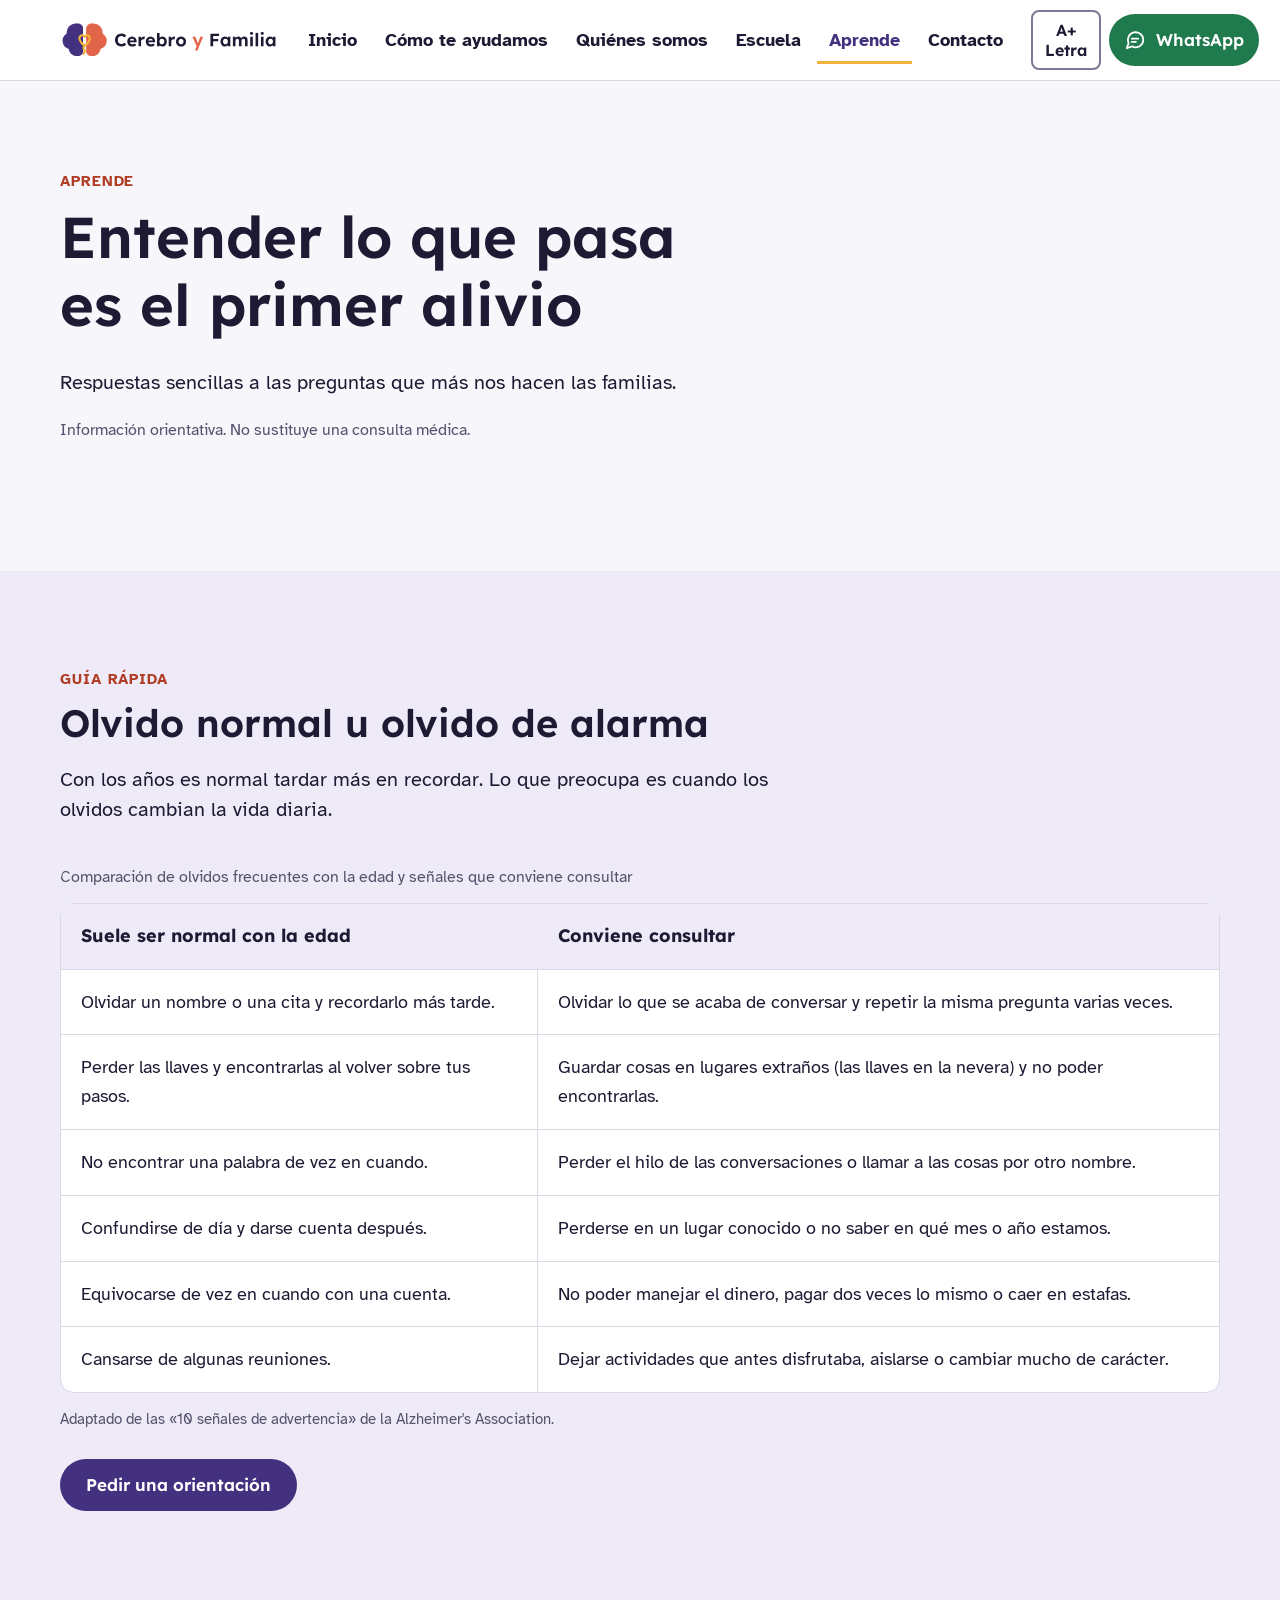
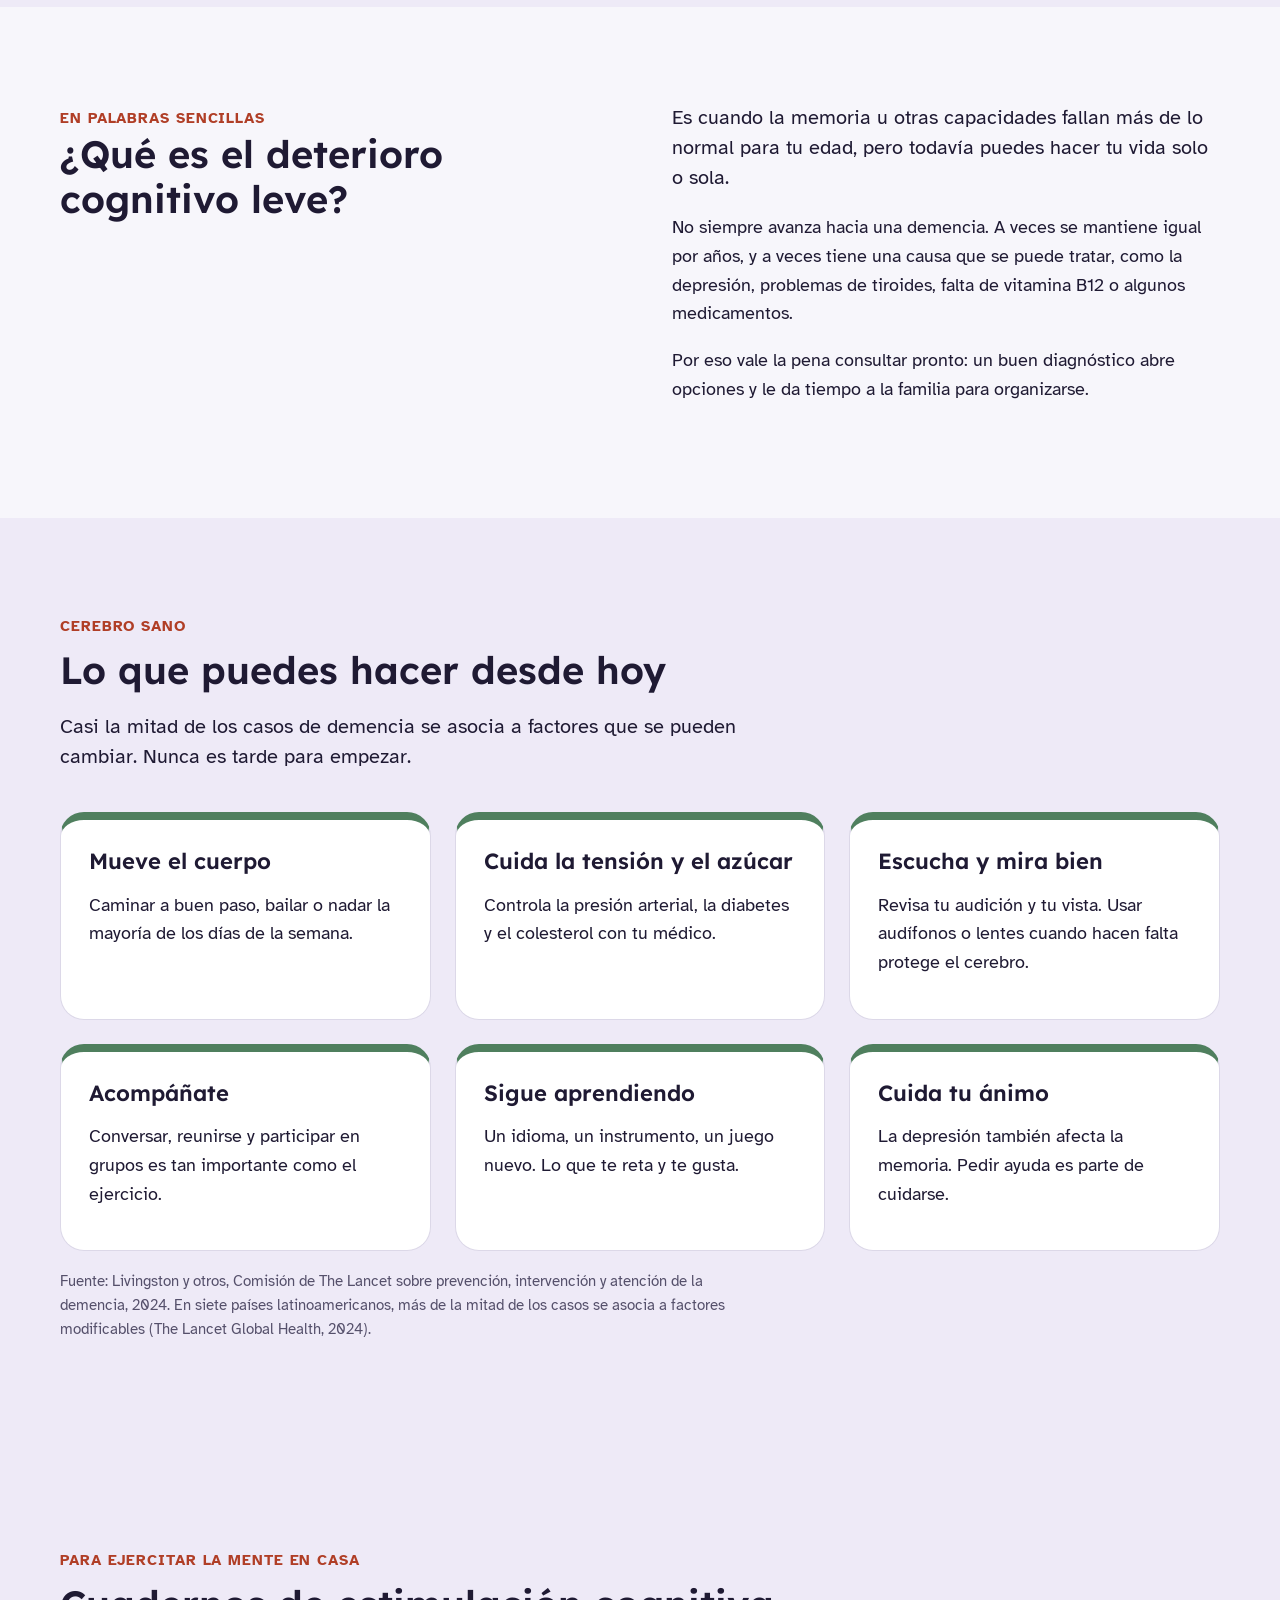
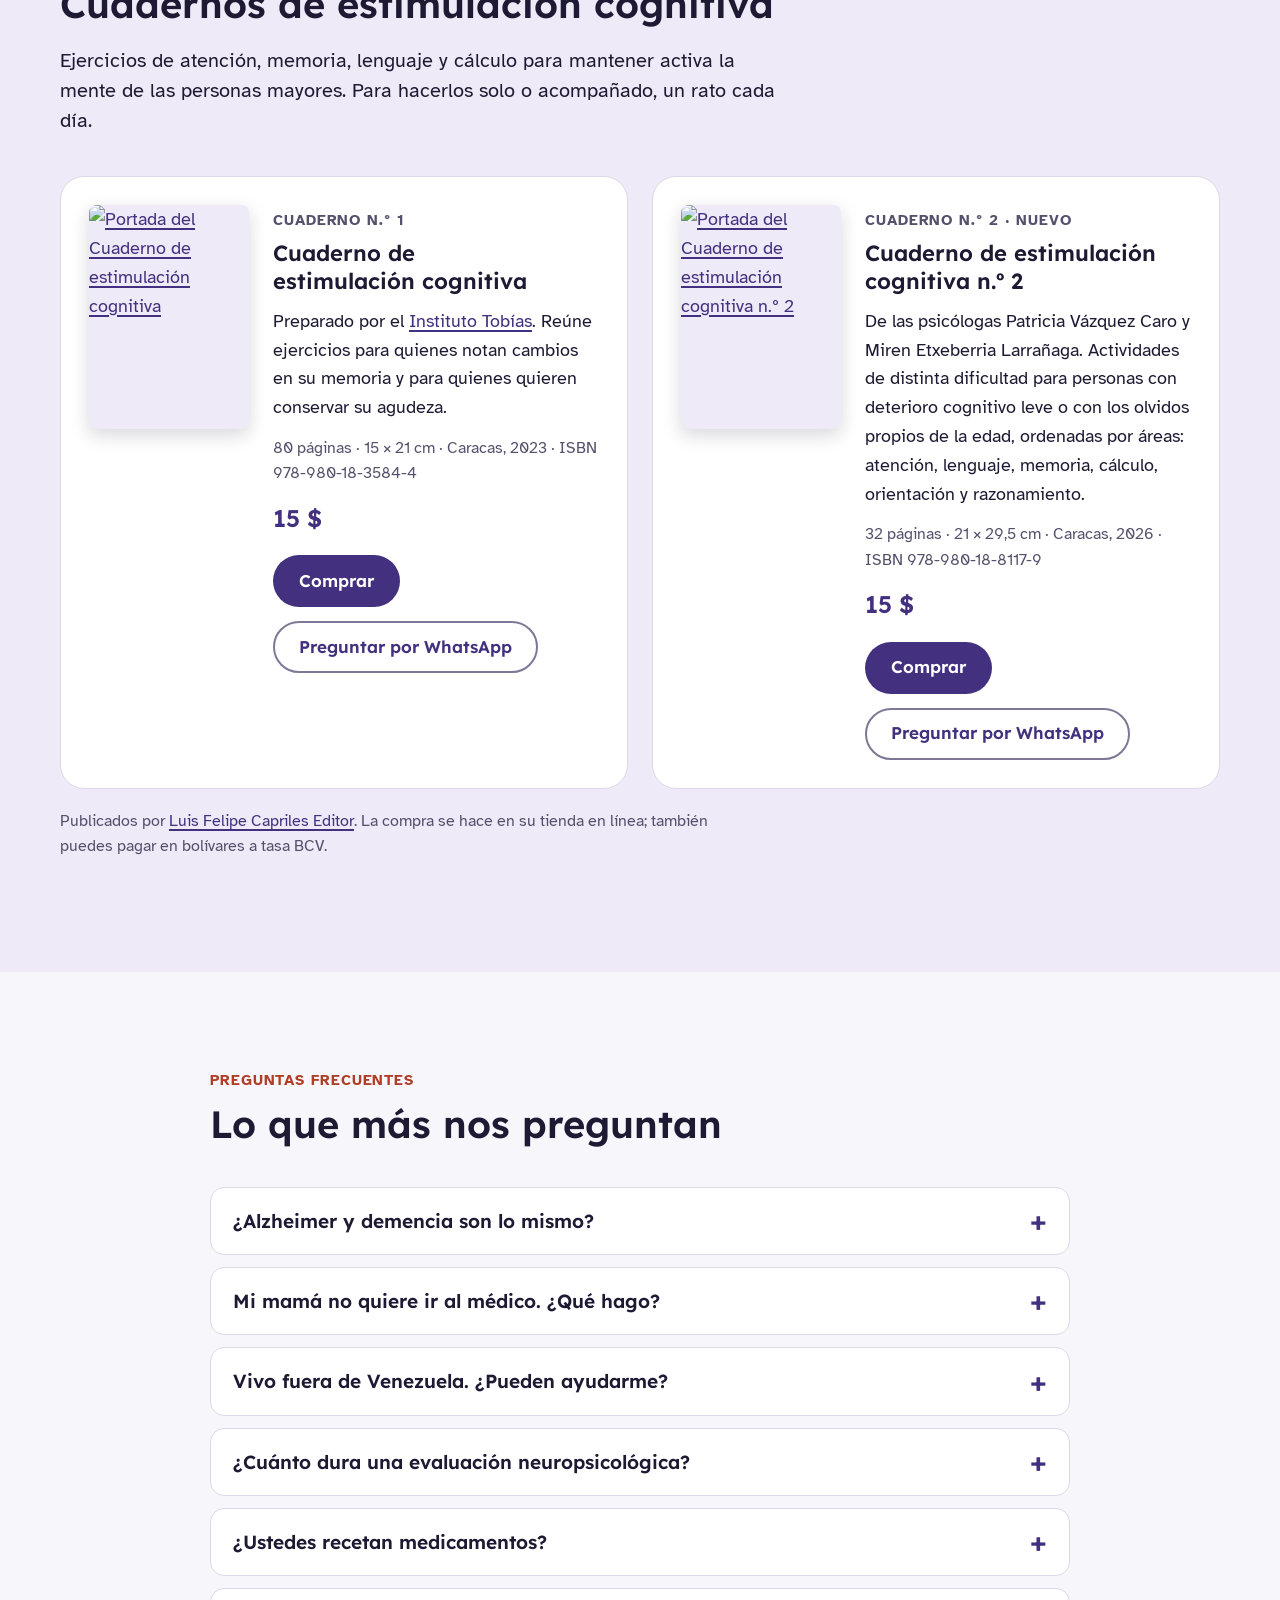
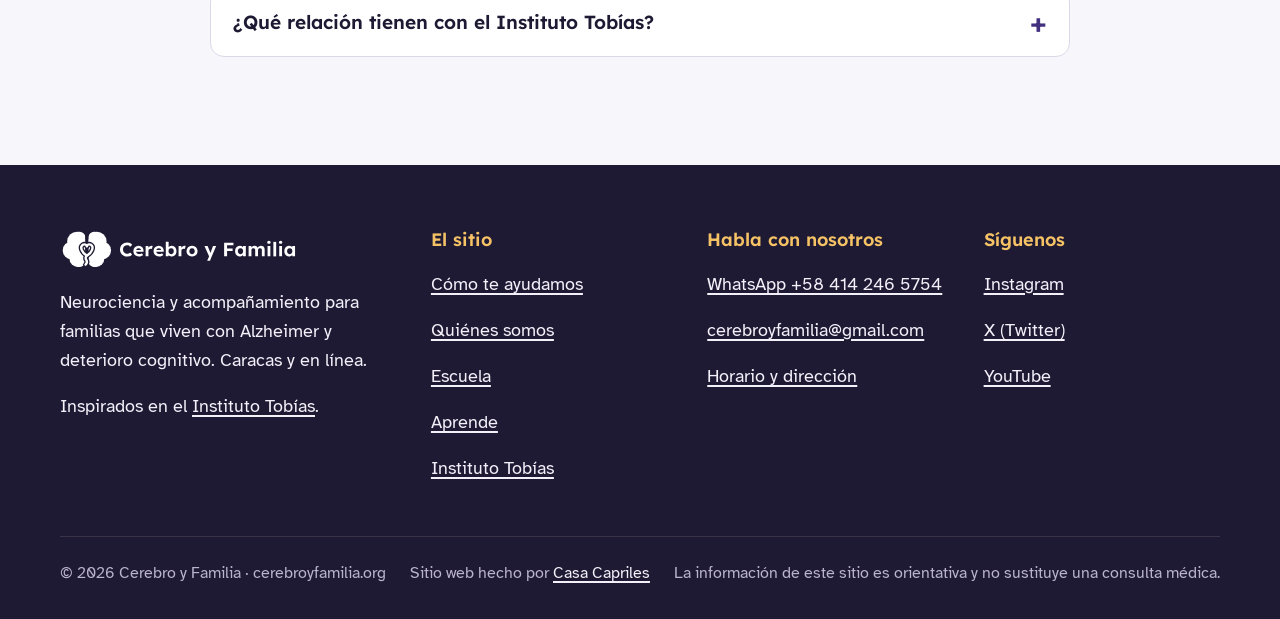
==== commit 1d10260a: "Cuadernos de estimulación cognitiva con enlaces de compra Co-Authored-By: Claude Opus 5.5 <noreply@a" ====
--- a/aprende.html
+++ b/aprende.html
@@ -4,10 +4,10 @@
 <meta charset="utf-8">
 <meta name="viewport" content="width=device-width, initial-scale=1">
 <title>Aprende sobre la memoria · Cerebro y Familia</title>
-<meta name="description" content="Olvido normal u olvido de alarma, qué es el deterioro cognitivo leve, cómo cuidar el cerebro y preguntas frecuentes de las familias, explicado en palabras sencillas.">
+<meta name="description" content="Olvido normal u olvido de alarma, qué es el deterioro cognitivo leve, cómo cuidar el cerebro, cuadernos de estimulación cognitiva y preguntas frecuentes de las familias, explicado en palabras sencillas.">
 <meta name="theme-color" content="#43307E">
 <meta property="og:title" content="Aprende sobre la memoria · Cerebro y Familia">
-<meta property="og:description" content="Olvido normal u olvido de alarma, qué es el deterioro cognitivo leve, cómo cuidar el cerebro y preguntas frecuentes de las familias, explicado en palabras sencillas.">
+<meta property="og:description" content="Olvido normal u olvido de alarma, qué es el deterioro cognitivo leve, cómo cuidar el cerebro, cuadernos de estimulación cognitiva y preguntas frecuentes de las familias, explicado en palabras sencillas.">
 <meta property="og:type" content="website">
 <meta property="og:locale" content="es_VE">
 <meta property="og:url" content="https://cerebroyfamilia.org/aprende.html">
@@ -116,6 +116,47 @@
   </div>
 </section>
 
+<section class="seccion seccion--tinte" id="cuadernos" aria-labelledby="titulo-cuadernos">
+  <div class="contenedor">
+    <div class="intro">
+      <span class="etiqueta">Para ejercitar la mente en casa</span>
+      <h2 id="titulo-cuadernos">Cuadernos de estimulación cognitiva</h2>
+      <p class="grande">Ejercicios de atención, memoria, lenguaje y cálculo para mantener activa la mente de las personas mayores. Para hacerlos solo o acompañado, un rato cada día.</p>
+    </div>
+    <div class="rejilla rejilla--2">
+      <article class="tarjeta libro">
+        <a class="libro__portada" href="https://luisfelipecaprileseditor.com/cuaderno-de-estimulacion-cognitiva/" target="_blank" rel="noopener"><img src="https://luisfelipecaprileseditor.com/wp-content/uploads/2026/11/recorte-portada-memoria-en-alto.webp" alt="Portada del Cuaderno de estimulación cognitiva" width="300" height="420" loading="lazy"></a>
+        <div>
+          <span class="etiqueta" style="color:var(--tinta-suave)">Cuaderno n.º 1</span>
+          <h3 style="margin-top:6px">Cuaderno de estimulación cognitiva</h3>
+          <p>Preparado por el <a href="instituto-tobias.html">Instituto Tobías</a>. Reúne ejercicios para quienes notan cambios en su memoria y para quienes quieren conservar su agudeza.</p>
+          <p class="datos-libro">80 páginas · 15 × 21 cm · Caracas, 2023 · ISBN 978-980-18-3584-4</p>
+          <p class="precio">15 $</p>
+          <div class="botones" style="margin-top:12px">
+            <a class="boton boton--principal" href="https://luisfelipecaprileseditor.com/carrito/?add-to-cart=669" target="_blank" rel="noopener">Comprar <span class="visualmente-oculto">el Cuaderno n.º 1</span></a>
+            <a class="boton boton--secundario" href="https://wa.me/584241367173?text=Hola%2C%20me%20interesa%20adquirir%20el%20libro%20Cuaderno%20de%20estimulaci%C3%B3n%20cognitiva" target="_blank" rel="noopener">Preguntar por WhatsApp</a>
+          </div>
+        </div>
+      </article>
+      <article class="tarjeta libro">
+        <a class="libro__portada" href="https://luisfelipecaprileseditor.com/cuaderno-de-estimulacion-cognitiva-2/" target="_blank" rel="noopener"><img src="https://luisfelipecaprileseditor.com/wp-content/uploads/2026/11/recorte-portada-cuaderno-estimulacion-2.webp" alt="Portada del Cuaderno de estimulación cognitiva n.º 2" width="300" height="420" loading="lazy"></a>
+        <div>
+          <span class="etiqueta" style="color:var(--tinta-suave)">Cuaderno n.º 2 · Nuevo</span>
+          <h3 style="margin-top:6px">Cuaderno de estimulación cognitiva n.º 2</h3>
+          <p>De las psicólogas Patricia Vázquez Caro y Miren Etxeberria Larrañaga. Actividades de distinta dificultad para personas con deterioro cognitivo leve o con los olvidos propios de la edad, ordenadas por áreas: atención, lenguaje, memoria, cálculo, orientación y razonamiento.</p>
+          <p class="datos-libro">32 páginas · 21 × 29,5 cm · Caracas, 2026 · ISBN 978-980-18-8117-9</p>
+          <p class="precio">15 $</p>
+          <div class="botones" style="margin-top:12px">
+            <a class="boton boton--principal" href="https://luisfelipecaprileseditor.com/carrito/?add-to-cart=687" target="_blank" rel="noopener">Comprar <span class="visualmente-oculto">el Cuaderno n.º 2</span></a>
+            <a class="boton boton--secundario" href="https://wa.me/584241367173?text=Hola%2C%20me%20interesa%20adquirir%20el%20libro%20Cuaderno%20de%20estimulaci%C3%B3n%20cognitiva%20n.%C2%BA%202" target="_blank" rel="noopener">Preguntar por WhatsApp</a>
+          </div>
+        </div>
+      </article>
+    </div>
+    <p class="nota" style="margin-top:20px">Publicados por <a href="https://luisfelipecaprileseditor.com" target="_blank" rel="noopener">Luis Felipe Capriles Editor</a>. La compra se hace en su tienda en línea; también puedes pagar en bolívares a tasa BCV.</p>
+  </div>
+</section>
+
 <section class="seccion faq" aria-labelledby="titulo-faq">
   <div class="contenedor" style="max-width:860px">
     <div class="intro">
@@ -127,7 +168,7 @@
     <details><summary>Vivo fuera de Venezuela. ¿Pueden ayudarme?</summary><div><p>Sí. Hacemos la orientación familiar por videollamada, podemos reunir a hermanos en distintos países y coordinar la evaluación presencial de tu familiar en Caracas.</p></div></details>
     <details><summary>¿Cuánto dura una evaluación neuropsicológica?</summary><div><p>Unas dos horas. La persona puede venir acompañada. Después recibes un informe y una cita para explicarte los resultados.</p></div></details>
     <details><summary>¿Ustedes recetan medicamentos?</summary><div><p class="pendiente">Respuesta a confirmar por la Dra. Enza: si hay médico o psiquiatra en el equipo, o si se refiere a especialistas aliados.</p></div></details>
-    <details><summary>¿Qué relación tienen con el Instituto Tobías?</summary><div><p>Cerebro y Familia es una institución nueva, fundada en 2026 por la Dra. Enza Mastropietro y Luis Felipe Capriles F. Nace inspirada en el trabajo que la Dra. Enza hizo durante años en el Instituto Tobías junto a la Dra. Gisela López Luzardo. <a href="instituto-tobias.html">Conoce su historia</a>.</p></div></details>
+    <details><summary>¿Qué relación tienen con el Instituto Tobías?</summary><div><p>Cerebro y Familia es una institución nueva, fundada en 2026 por la Dra. Enza Mastropietro y la <a href="https://venezuelaentrelineas.com" target="_blank" rel="noopener">Fundación Venezuela Entrelíneas</a> Nace inspirada en el trabajo que la Dra. Enza hizo durante años en el Instituto Tobías junto a la Dra. Gisela López Luzardo. <a href="instituto-tobias.html">Conoce su historia</a>.</p></div></details>
   </div>
 </section>
 
--- a/assets/estilos.css
+++ b/assets/estilos.css
@@ -335,3 +335,11 @@
   .tiempo .anio { min-width: 64px; padding: 6px 8px; font-size: 1rem; }
 }
 .publicado .tarjeta > .retrato:not(:has(img)) { display: none; }
+
+/* Cuadernos (página Aprende) */
+.libro { display: grid; grid-template-columns: 160px 1fr; gap: 24px; align-items: start; }
+.libro__portada { display: block; border-radius: var(--radio-s); overflow: hidden; background: var(--fondo-tinte); aspect-ratio: 5 / 7; box-shadow: 0 6px 18px rgb(31 26 51 / .18); }
+.libro__portada img { width: 100%; height: 100%; object-fit: cover; }
+.datos-libro { font-size: 1rem; color: var(--tinta-suave); margin-bottom: 6px; }
+.precio { font-family: var(--titulos); font-weight: 600; font-size: 1.5rem; color: var(--violeta); margin: 0; }
+@media (max-width: 560px) { .libro { grid-template-columns: 1fr; } .libro__portada { max-width: 200px; } }
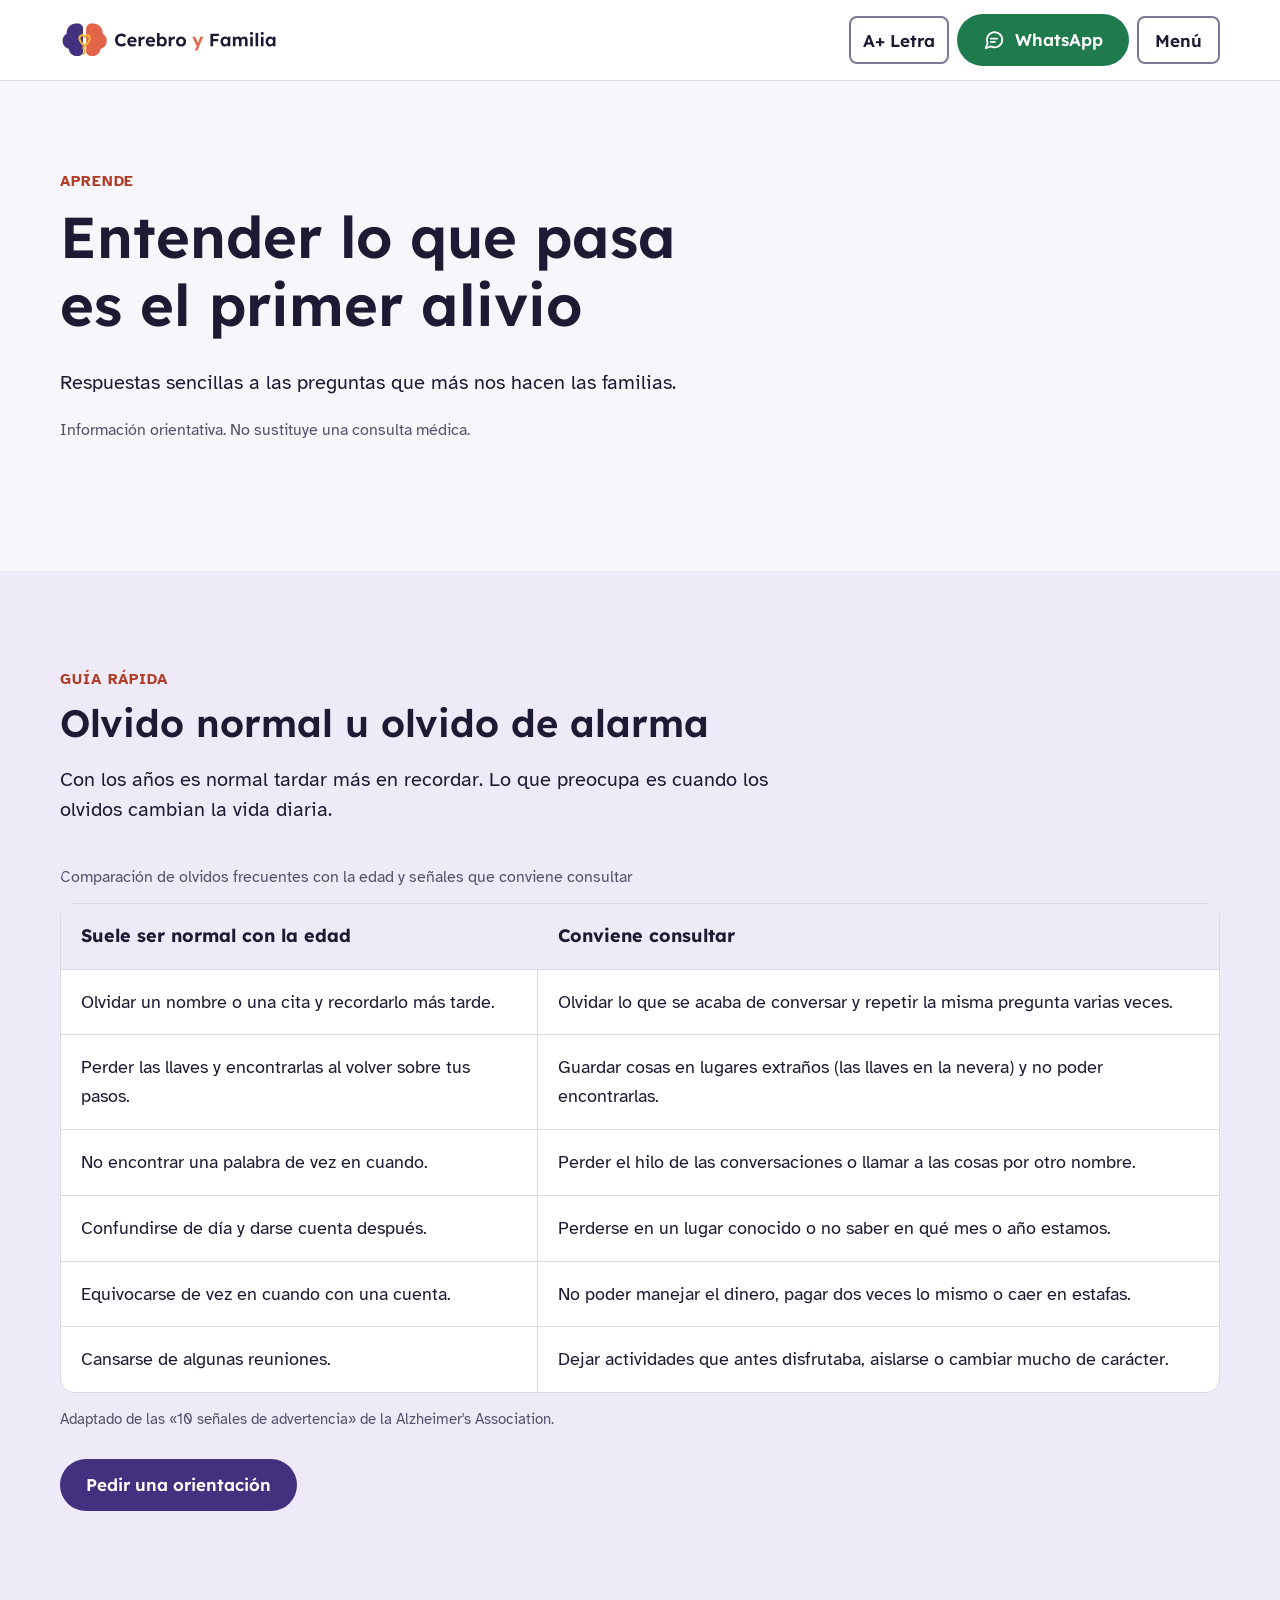
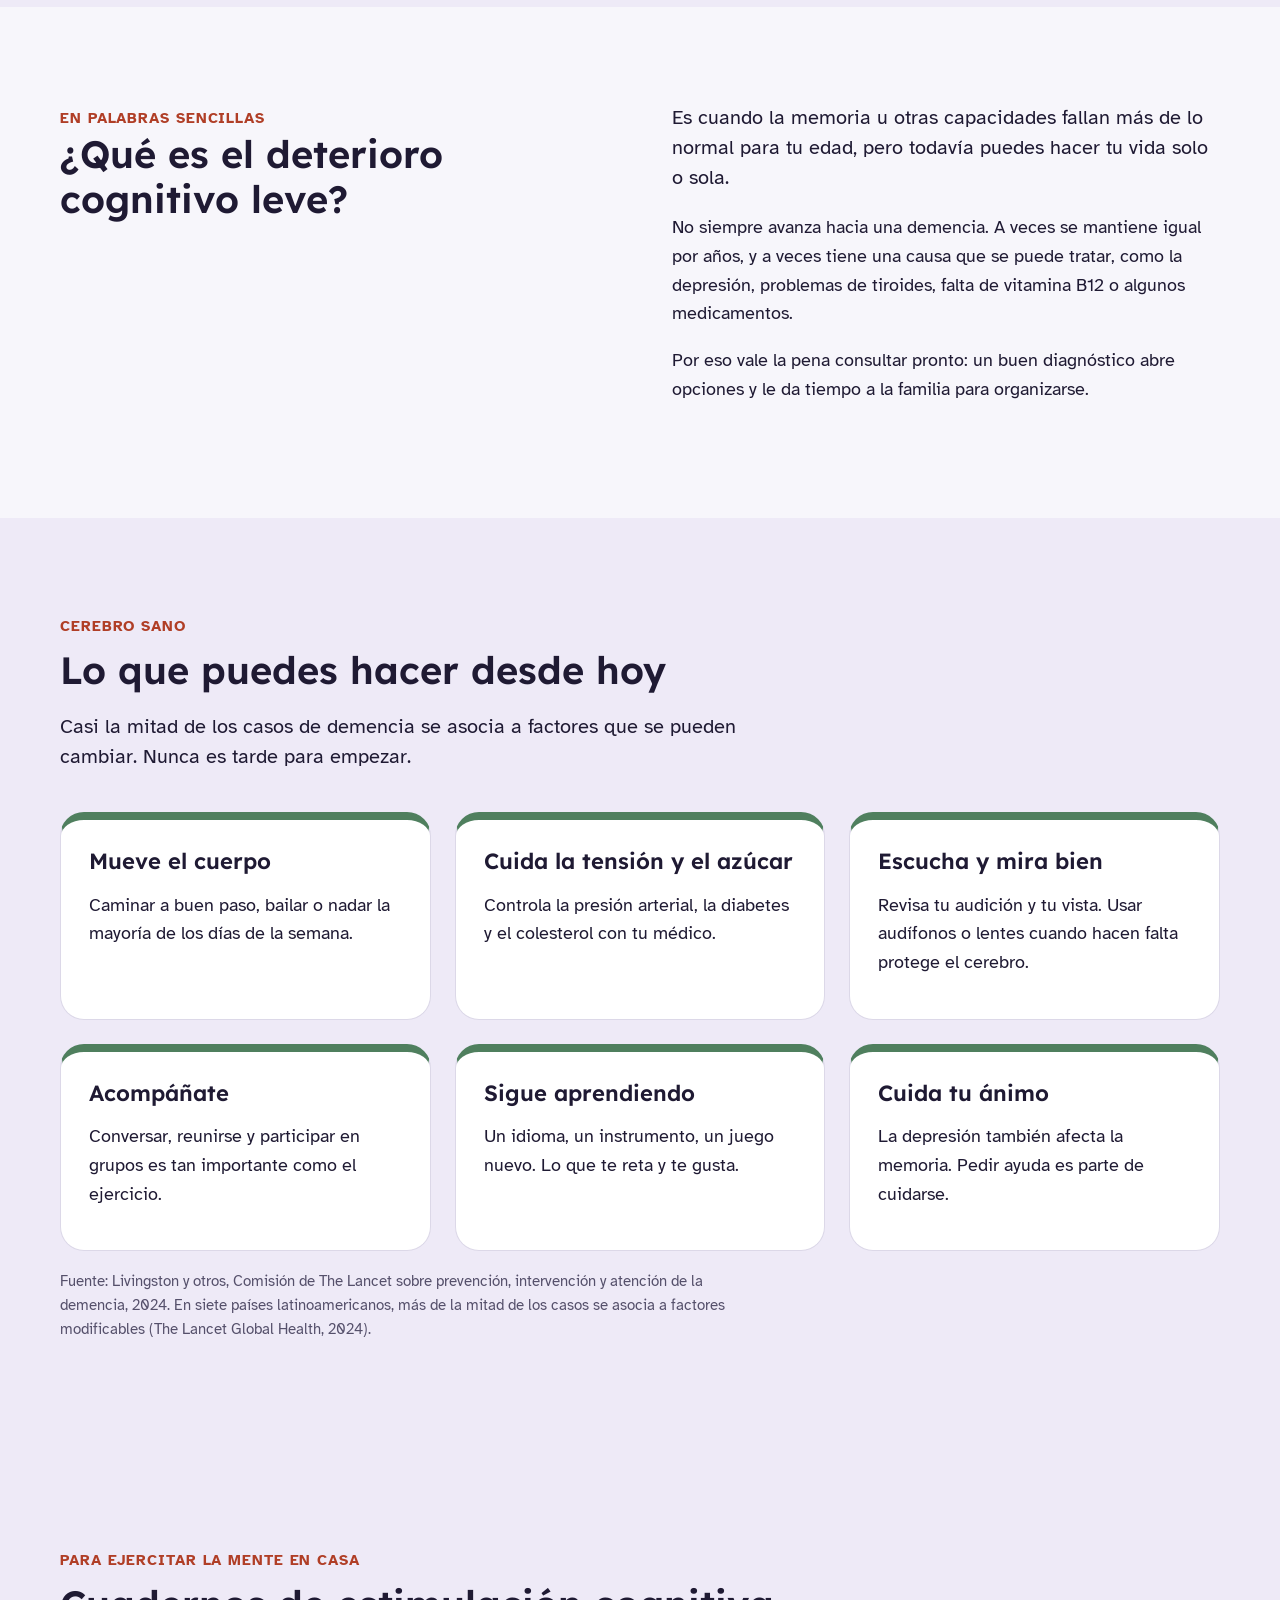
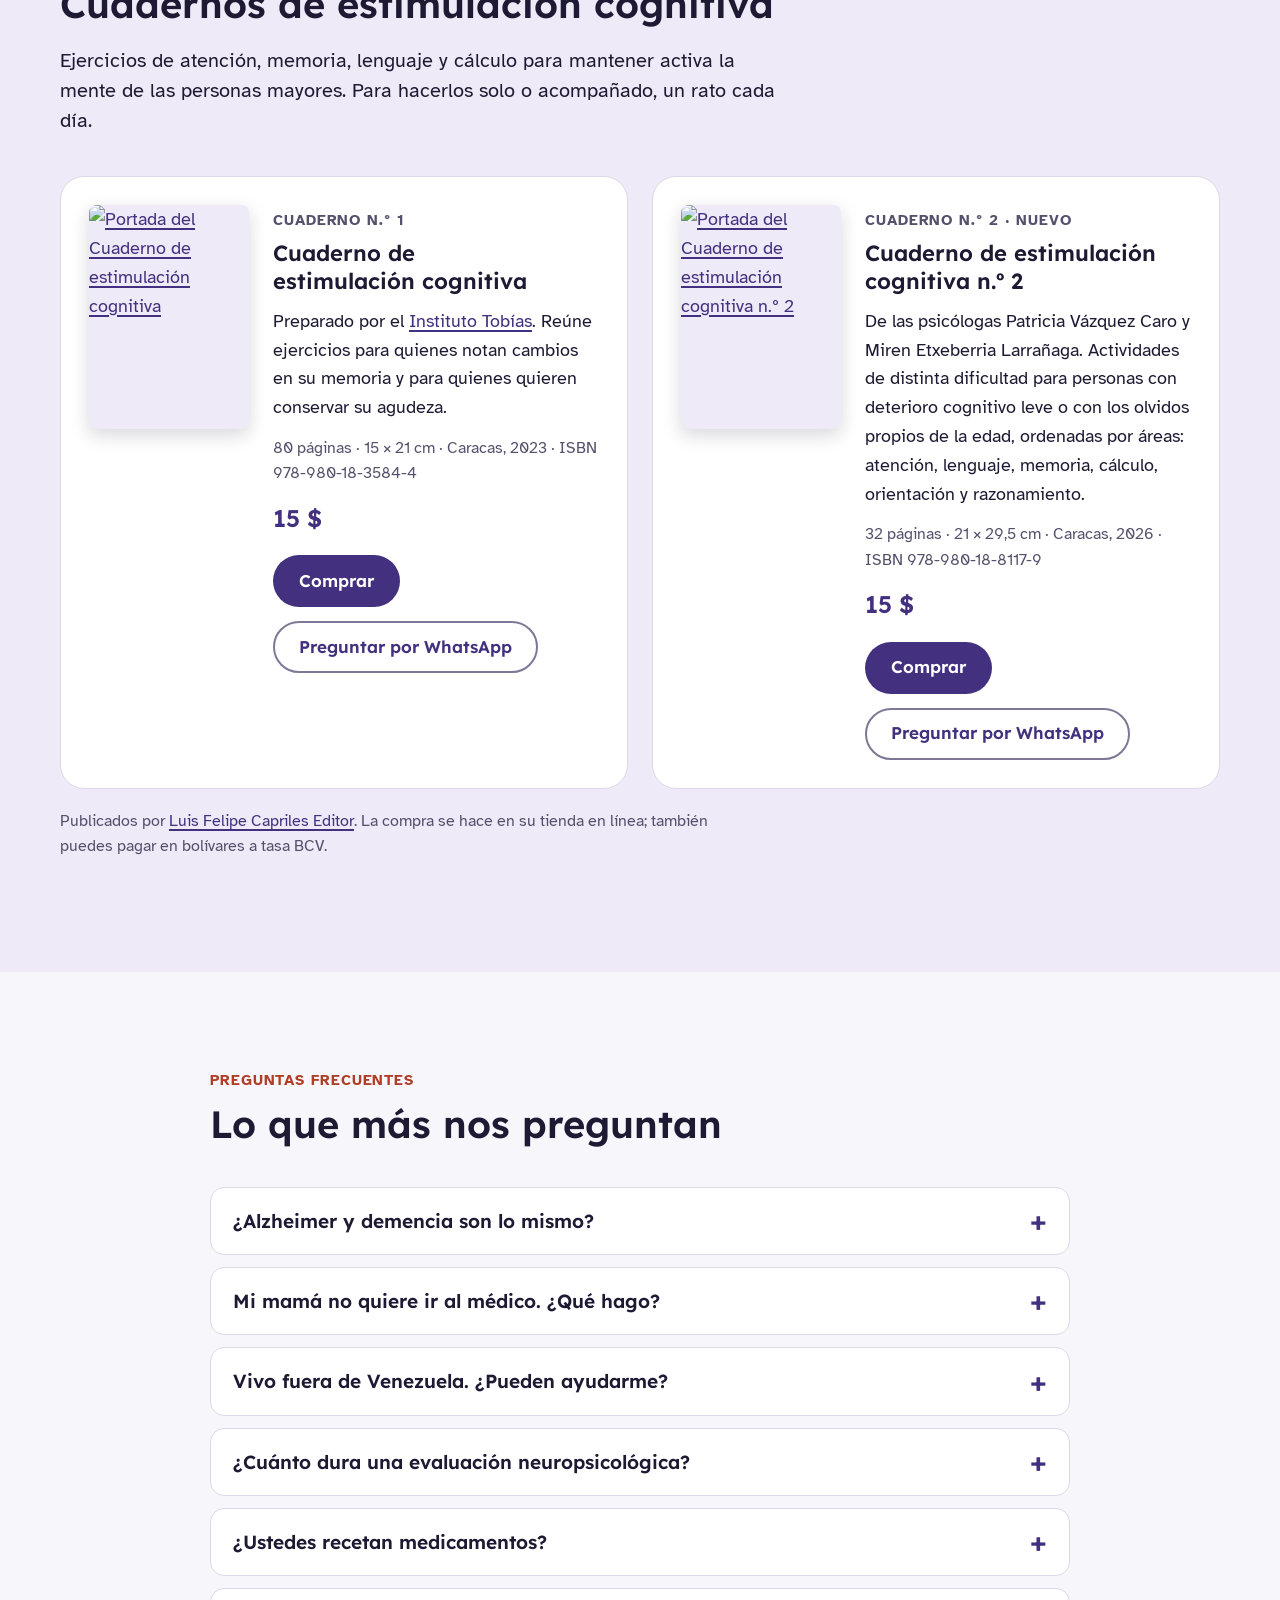
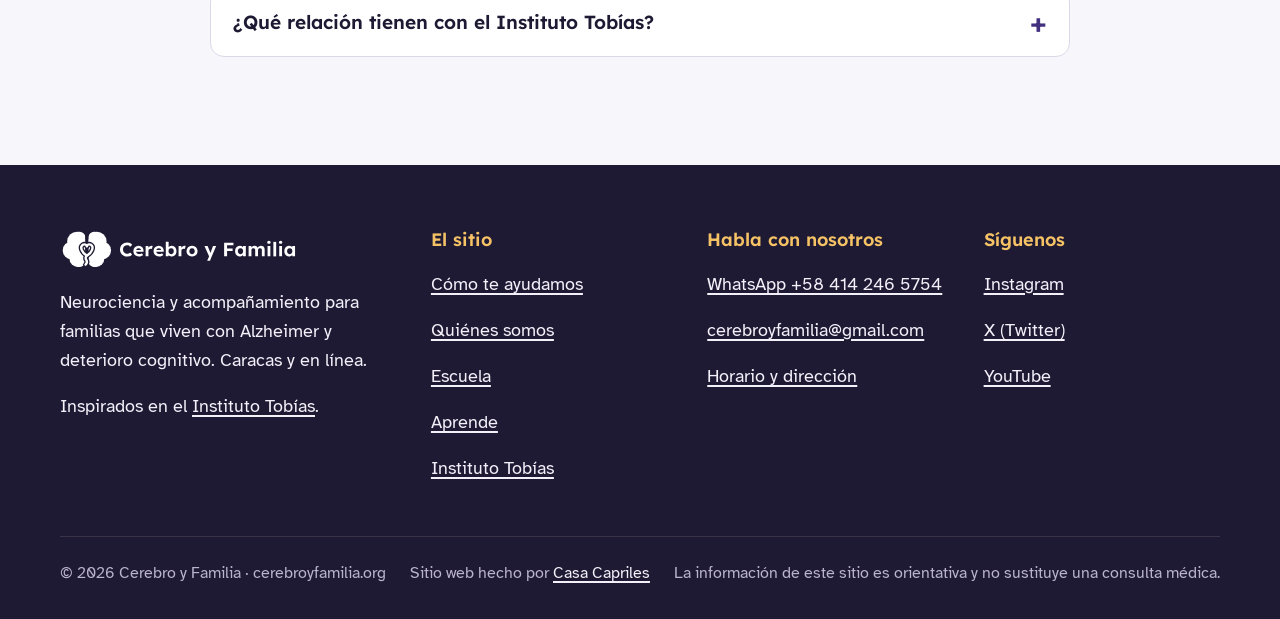
==== commit cdd495a8: "Corrige desborde horizontal en celulares y pantallas medianas Co-Authored-By: Claude Opus 5.5 <norep" ====
--- a/aprende.html
+++ b/aprende.html
@@ -27,6 +27,7 @@
   <div class="contenedor cabecera__fila">
     <a class="logo" href="index.html" aria-label="Cerebro y Familia, ir al inicio">
       <picture>
+        <source srcset="assets/logos/cyf-simbolo-color.svg" media="(max-width: 359px)">
         <source srcset="assets/logos/cyf-horizontal-negativo.svg" media="(prefers-color-scheme: dark)">
         <img src="assets/logos/cyf-horizontal-color.svg" alt="Cerebro y Familia" width="220" height="38">
       </picture>
--- a/assets/estilos.css
+++ b/assets/estilos.css
@@ -343,3 +343,31 @@
 .datos-libro { font-size: 1rem; color: var(--tinta-suave); margin-bottom: 6px; }
 .precio { font-family: var(--titulos); font-weight: 600; font-size: 1.5rem; color: var(--violeta); margin: 0; }
 @media (max-width: 560px) { .libro { grid-template-columns: 1fr; } .libro__portada { max-width: 200px; } }
+
+/* --- Ajustes anti desborde horizontal (nov 2026) --- */
+body { overflow-wrap: break-word; overflow-x: clip; }
+.rejilla > *, .dos-col > *, .portada__rejilla > *, .directora > *, .banda > *, .programa > *, .pie__rejilla > *, .libro > * { min-width: 0; }
+/* La cabecera no crece con «A+ Letra», para que siempre quepa */
+.cabecera .nav a { font-size: 18px; }
+.cabecera .boton, .cabecera .boton-letra, .cabecera .boton-menu { font-size: 17px; }
+.cabecera__fila > .logo { flex: 0 1 auto; min-width: 0; }
+.herramientas { flex: none; }
+@media (max-width: 1360px) {
+  .boton-menu { display: inline-flex; min-height: 48px; padding: 8px 16px; gap: 8px; align-items: center; border-radius: var(--radio-s); border: 2px solid var(--borde-control); background: transparent; color: var(--tinta); font-family: var(--titulos); font-weight: 600; cursor: pointer; }
+  .nav { display: none; position: absolute; left: 0; right: 0; top: 100%; background: var(--fondo-elevado); border-bottom: 1px solid var(--linea); flex-direction: column; align-items: stretch; padding: 8px 16px 20px; }
+  .nav.abierto { display: flex; }
+  .nav a { padding: 12px 8px; border-bottom: 1px solid var(--linea); border-radius: 0; }
+  .nav a[aria-current="page"] { box-shadow: inset 4px 0 0 var(--ambar); padding-left: 16px; }
+}
+@media (max-width: 420px) {
+  .logo img { width: 128px; }
+  .cabecera__fila { gap: 6px; }
+  .herramientas { gap: 4px; }
+  .boton-letra { min-width: 46px; padding: 6px 8px; }
+  .cabecera .boton--whatsapp { min-width: 46px; padding: 10px; }
+  .boton-menu { padding: 8px 10px; }
+}
+@media (max-width: 359px) {
+  .logo img { width: 44px; }
+}
+.dato > div { min-width: 0; }
